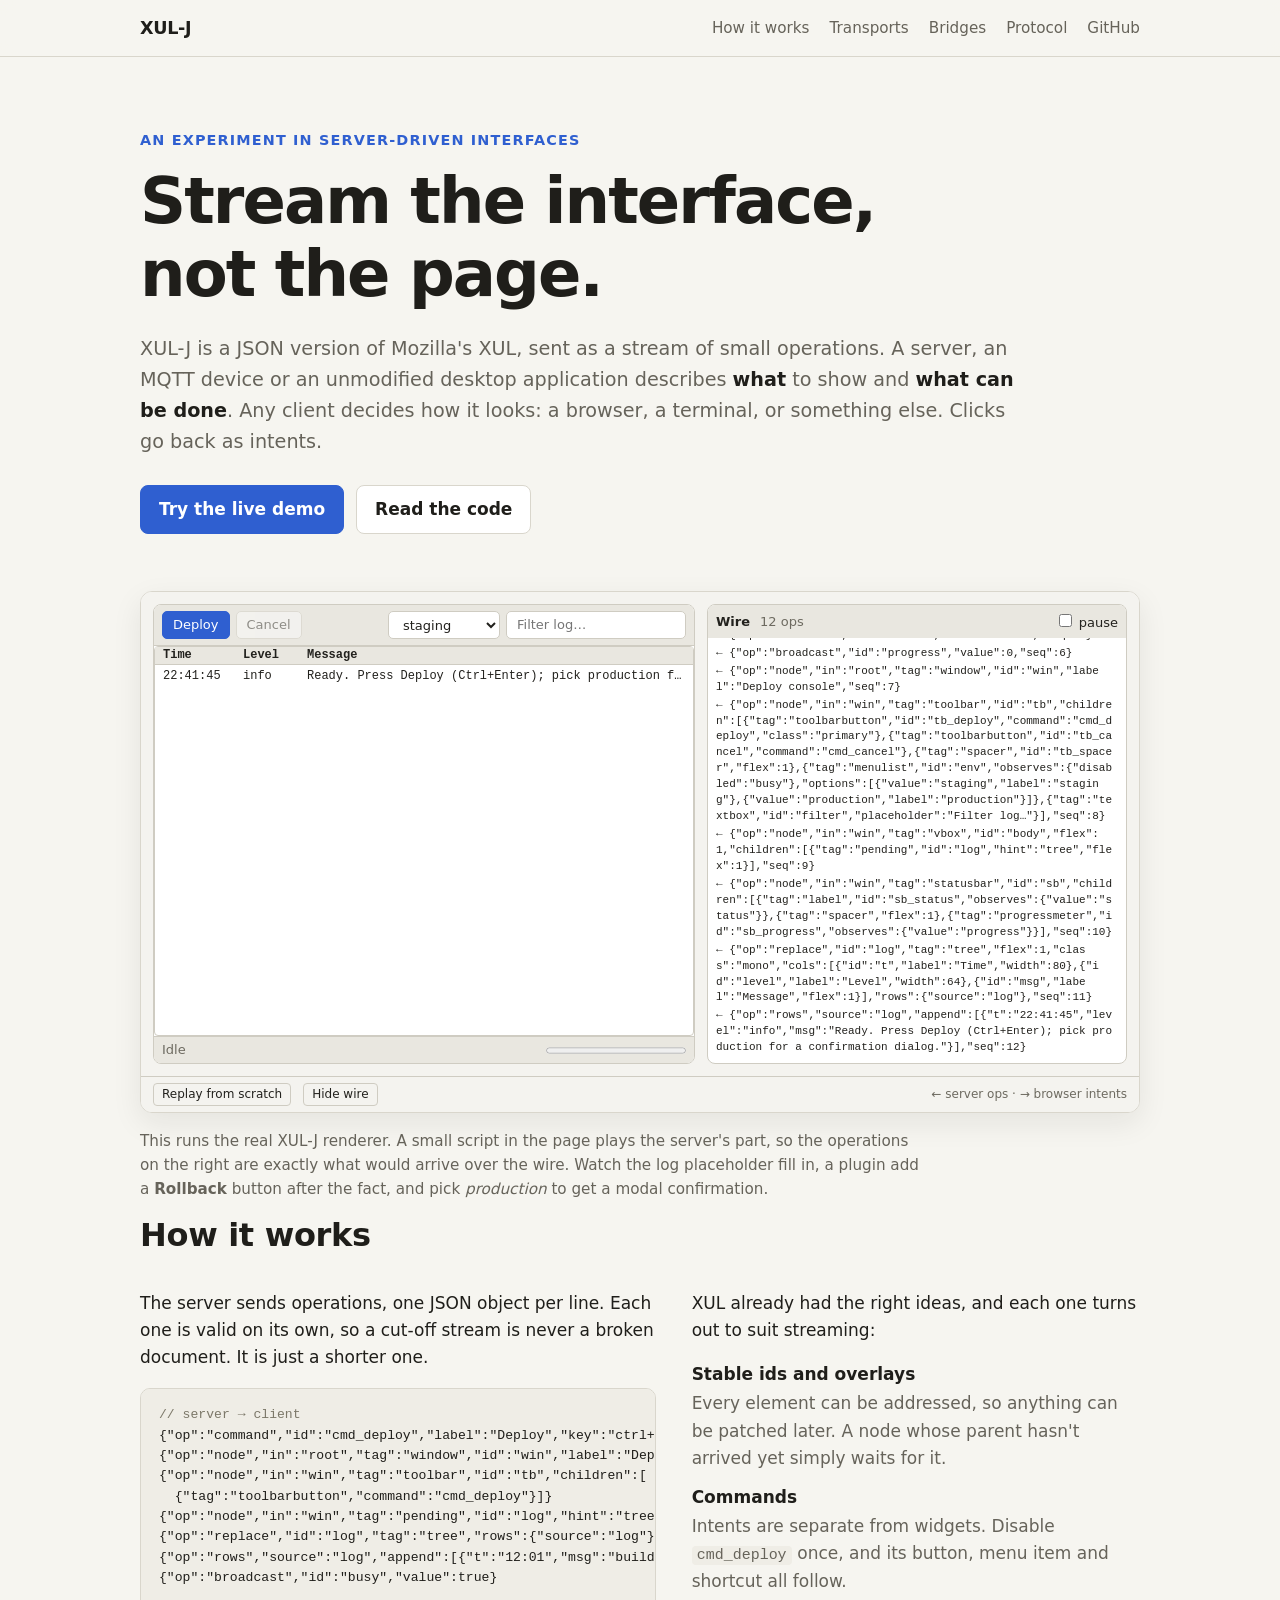
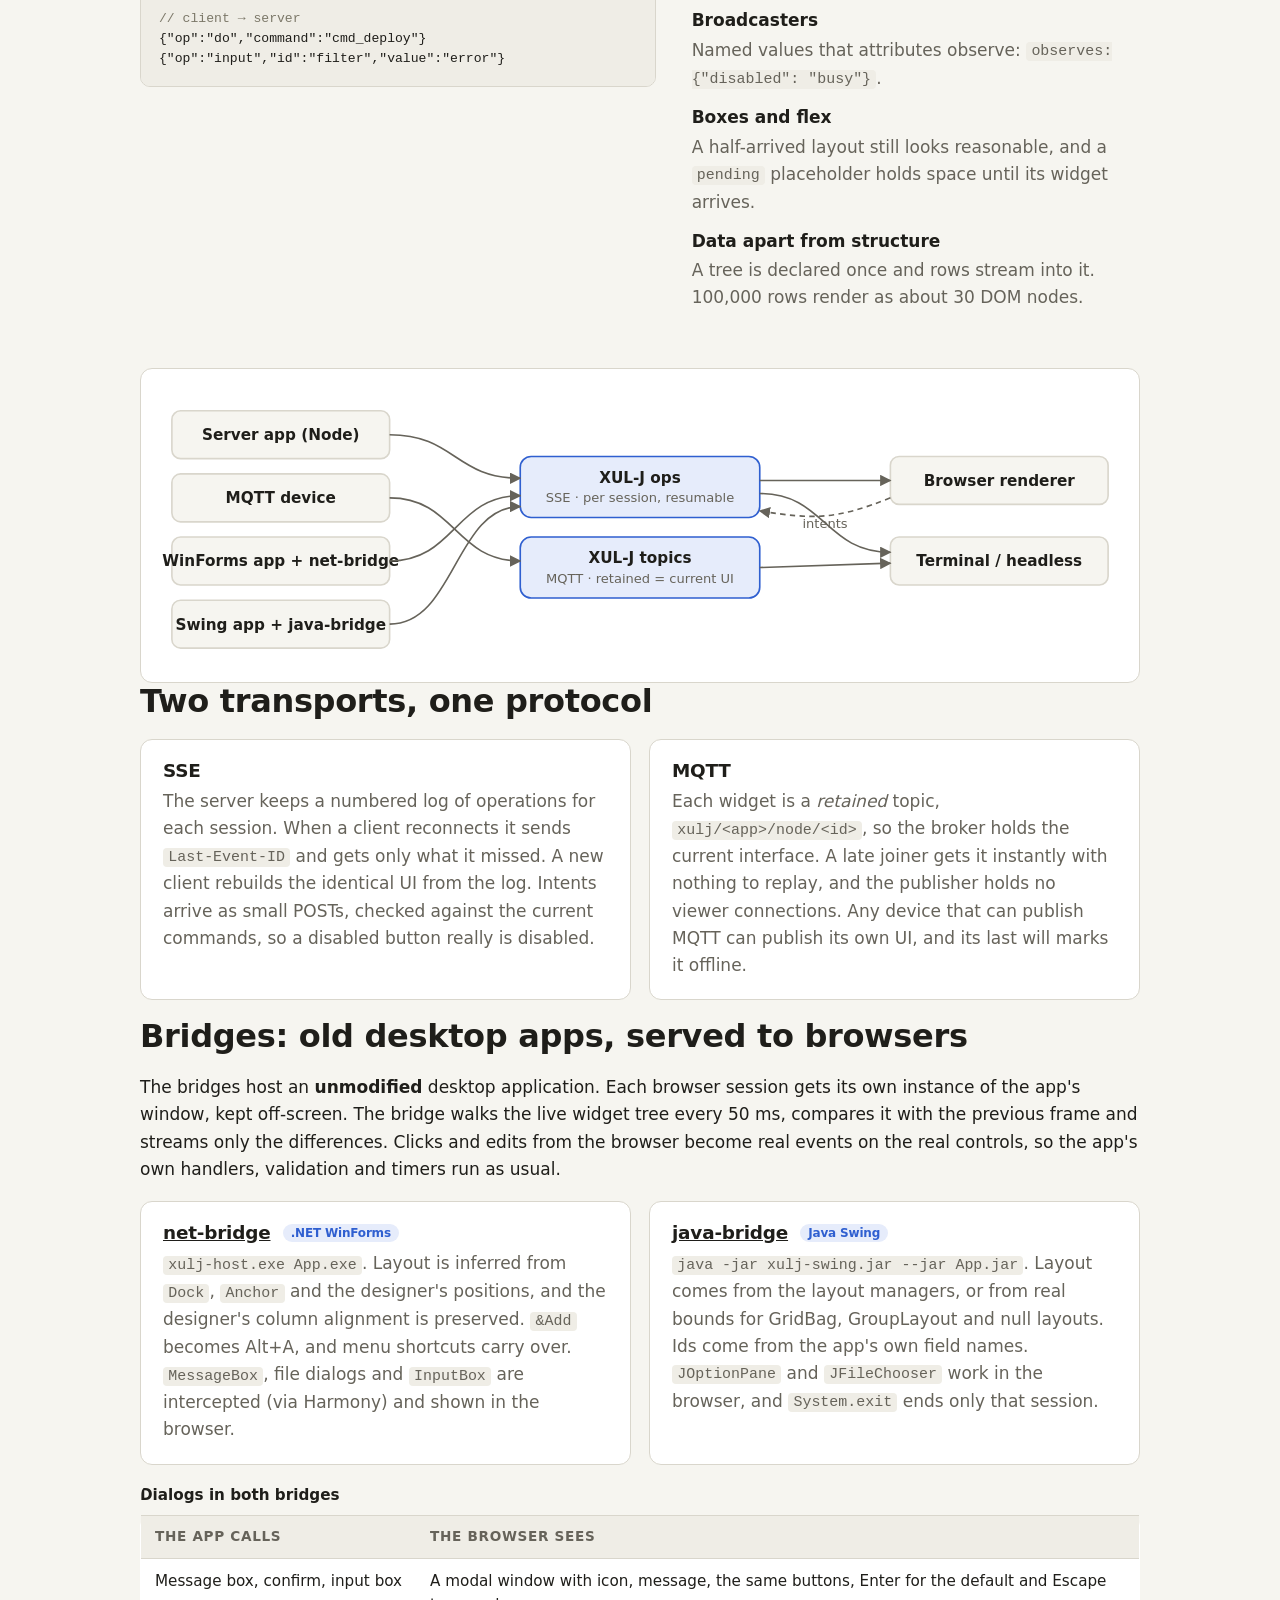
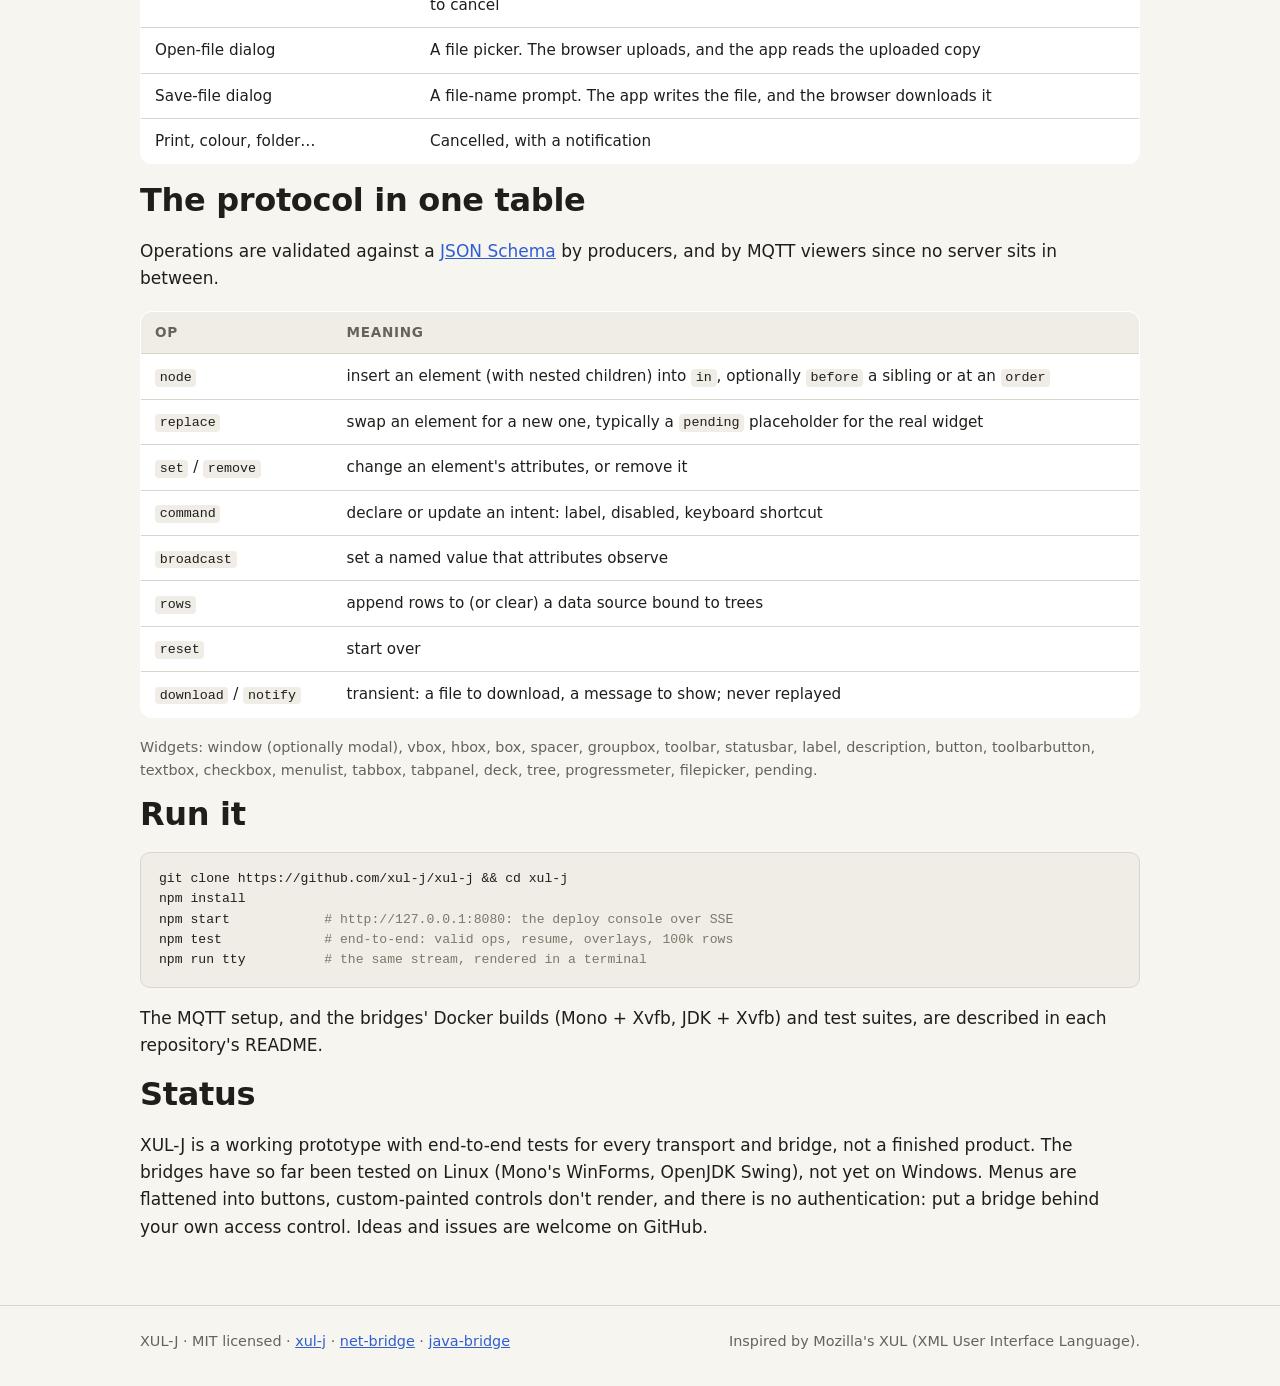
==== index.html @ 31bf177c "Project site: explainer page and in-browser live demo Co-Authored-By: Claude Opus 5.5 (1M context) <" ====
<!doctype html>
<html lang="en">
<head>
  <meta charset="utf-8">
  <meta name="viewport" content="width=device-width, initial-scale=1">
  <title>XUL-J</title>
  <meta name="description" content="XUL-J streams user interfaces as JSON operations over SSE or MQTT. Servers, devices and unmodified desktop apps describe what to show; any client renders it.">
  <link rel="stylesheet" href="style.css">
</head>
<body>
  <header class="top">
    <nav class="wrap">
      <a class="brand" href="#">XUL-J</a>
      <span class="links">
        <a href="#how">How it works</a>
        <a href="#transports">Transports</a>
        <a href="#bridges">Bridges</a>
        <a href="#protocol">Protocol</a>
        <a href="https://github.com/xul-j">GitHub</a>
      </span>
    </nav>
  </header>

  <main>
    <section class="hero wrap">
      <p class="eyebrow">An experiment in server-driven interfaces</p>
      <h1>Stream the interface,<br>not the page.</h1>
      <p class="lede">
        XUL-J is a JSON version of Mozilla's XUL, sent as a stream of small operations. A server,
        an MQTT device or an unmodified desktop application describes <em>what</em> to show and
        <em>what can be done</em>. Any client decides how it looks: a browser, a terminal, or
        something else. Clicks go back as intents.
      </p>
      <p class="cta">
        <a class="button primary" href="#demo">Try the live demo</a>
        <a class="button" href="https://github.com/xul-j/xul-j">Read the code</a>
      </p>
    </section>

    <section id="demo" class="wrap">
      <div class="demo-frame">
        <iframe src="demo.html" title="XUL-J live demo: a deploy console built from streamed operations" loading="lazy"></iframe>
      </div>
      <p class="caption">
        This runs the real XUL-J renderer. A small script in the page plays the server's part,
        so the operations on the right are exactly what would arrive over the wire. Watch the
        log placeholder fill in, a plugin add a <strong>Rollback</strong> button after the fact,
        and pick <em>production</em> to get a modal confirmation.
      </p>
    </section>

    <section id="how" class="wrap">
      <h2>How it works</h2>
      <div class="cols">
        <div>
          <p>
            The server sends operations, one JSON object per line. Each one is valid on its own,
            so a cut-off stream is never a broken document. It is just a shorter one.
          </p>
<pre><code><span class="c">// server → client</span>
{"op":"command","id":"cmd_deploy","label":"Deploy","key":"ctrl+enter"}
{"op":"node","in":"root","tag":"window","id":"win","label":"Deploy console"}
{"op":"node","in":"win","tag":"toolbar","id":"tb","children":[
  {"tag":"toolbarbutton","command":"cmd_deploy"}]}
{"op":"node","in":"win","tag":"pending","id":"log","hint":"tree","flex":1}
{"op":"replace","id":"log","tag":"tree","rows":{"source":"log"},…}
{"op":"rows","source":"log","append":[{"t":"12:01","msg":"build ok"}]}
{"op":"broadcast","id":"busy","value":true}

<span class="c">// client → server</span>
{"op":"do","command":"cmd_deploy"}
{"op":"input","id":"filter","value":"error"}</code></pre>
        </div>
        <div>
          <p>XUL already had the right ideas, and each one turns out to suit streaming:</p>
          <dl class="ideas">
            <dt>Stable ids and overlays</dt>
            <dd>Every element can be addressed, so anything can be patched later. A node whose parent hasn't arrived yet simply waits for it.</dd>
            <dt>Commands</dt>
            <dd>Intents are separate from widgets. Disable <code>cmd_deploy</code> once, and its button, menu item and shortcut all follow.</dd>
            <dt>Broadcasters</dt>
            <dd>Named values that attributes observe: <code>observes: {"disabled": "busy"}</code>.</dd>
            <dt>Boxes and flex</dt>
            <dd>A half-arrived layout still looks reasonable, and a <code>pending</code> placeholder holds space until its widget arrives.</dd>
            <dt>Data apart from structure</dt>
            <dd>A tree is declared once and rows stream into it. 100,000 rows render as about 30 DOM nodes.</dd>
          </dl>
        </div>
      </div>

      <figure class="diagram">
        <svg viewBox="0 0 880 250" role="img" aria-labelledby="dg-title dg-desc">
          <title id="dg-title">XUL-J architecture</title>
          <desc id="dg-desc">Producers (a server app, an MQTT device, WinForms and Swing apps through bridges) emit XUL-J operations over SSE or MQTT to renderers (a browser, a terminal). Intents flow back.</desc>
          <defs>
            <marker id="arrow" viewBox="0 0 10 10" refX="9" refY="5" markerWidth="7" markerHeight="7" orient="auto-start-reverse">
              <path d="M0,0 L10,5 L0,10 z" class="fill-line"/>
            </marker>
          </defs>
          <g class="box"><rect x="10" y="20" width="200" height="44" rx="8"/><text x="110" y="47">Server app (Node)</text></g>
          <g class="box"><rect x="10" y="78" width="200" height="44" rx="8"/><text x="110" y="105">MQTT device</text></g>
          <g class="box"><rect x="10" y="136" width="200" height="44" rx="8"/><text x="110" y="163">WinForms app + net-bridge</text></g>
          <g class="box"><rect x="10" y="194" width="200" height="44" rx="8"/><text x="110" y="221">Swing app + java-bridge</text></g>

          <g class="box accent"><rect x="330" y="62" width="220" height="56" rx="10"/><text x="440" y="86">XUL-J ops</text><text x="440" y="104" class="small">SSE · per session, resumable</text></g>
          <g class="box accent"><rect x="330" y="136" width="220" height="56" rx="10"/><text x="440" y="160">XUL-J topics</text><text x="440" y="178" class="small">MQTT · retained = current UI</text></g>

          <g class="box"><rect x="670" y="62" width="200" height="44" rx="8"/><text x="770" y="89">Browser renderer</text></g>
          <g class="box"><rect x="670" y="136" width="200" height="44" rx="8"/><text x="770" y="163">Terminal / headless</text></g>

          <g class="line">
            <path d="M210 42 C270 42 270 82 330 82" marker-end="url(#arrow)"/>
            <path d="M210 158 C270 158 270 98 330 98" marker-end="url(#arrow)"/>
            <path d="M210 216 C270 216 270 108 330 108" marker-end="url(#arrow)"/>
            <path d="M210 100 C270 100 270 158 330 158" marker-end="url(#arrow)"/>
            <path d="M550 84 L670 84" marker-end="url(#arrow)"/>
            <path d="M550 164 L670 160" marker-end="url(#arrow)"/>
            <path d="M550 96 C610 96 610 150 670 150" marker-end="url(#arrow)"/>
            <path d="M670 100 C620 120 600 120 550 112" class="back" marker-end="url(#arrow)"/>
          </g>
          <text x="610" y="128" class="small label">intents</text>
        </svg>
      </figure>
    </section>

    <section id="transports" class="wrap">
      <h2>Two transports, one protocol</h2>
      <div class="cards">
        <article class="card">
          <h3>SSE</h3>
          <p>
            The server keeps a numbered log of operations for each session. When a client
            reconnects it sends <code>Last-Event-ID</code> and gets only what it missed. A new
            client rebuilds the identical UI from the log. Intents arrive as small POSTs, checked
            against the current commands, so a disabled button really is disabled.
          </p>
        </article>
        <article class="card">
          <h3>MQTT</h3>
          <p>
            Each widget is a <em>retained</em> topic, <code>xulj/&lt;app&gt;/node/&lt;id&gt;</code>,
            so the broker holds the current interface. A late joiner gets it instantly with nothing
            to replay, and the publisher holds no viewer connections. Any device that can publish
            MQTT can publish its own UI, and its last will marks it offline.
          </p>
        </article>
      </div>
    </section>

    <section id="bridges" class="wrap">
      <h2>Bridges: old desktop apps, served to browsers</h2>
      <p>
        The bridges host an <strong>unmodified</strong> desktop application. Each browser session
        gets its own instance of the app's window, kept off-screen. The bridge walks the live
        widget tree every 50 ms, compares it with the previous frame and streams only the
        differences. Clicks and edits from the browser become real events on the real controls,
        so the app's own handlers, validation and timers run as usual.
      </p>
      <div class="cards">
        <article class="card">
          <h3><a href="https://github.com/xul-j/net-bridge">net-bridge</a> <span class="tag">.NET WinForms</span></h3>
          <p>
            <code>xulj-host.exe App.exe</code>. Layout is inferred from <code>Dock</code>,
            <code>Anchor</code> and the designer's positions, and the designer's column alignment
            is preserved. <code>&amp;Add</code> becomes Alt+A, and menu shortcuts carry over.
            <code>MessageBox</code>, file dialogs and <code>InputBox</code> are intercepted
            (via Harmony) and shown in the browser.
          </p>
        </article>
        <article class="card">
          <h3><a href="https://github.com/xul-j/java-bridge">java-bridge</a> <span class="tag">Java Swing</span></h3>
          <p>
            <code>java -jar xulj-swing.jar --jar App.jar</code>. Layout comes from the layout
            managers, or from real bounds for GridBag, GroupLayout and null layouts. Ids come from
            the app's own field names. <code>JOptionPane</code> and <code>JFileChooser</code> work
            in the browser, and <code>System.exit</code> ends only that session.
          </p>
        </article>
      </div>
      <table class="map">
        <caption>Dialogs in both bridges</caption>
        <thead><tr><th>The app calls</th><th>The browser sees</th></tr></thead>
        <tbody>
          <tr><td>Message box, confirm, input box</td><td>A modal window with icon, message, the same buttons, Enter for the default and Escape to cancel</td></tr>
          <tr><td>Open-file dialog</td><td>A file picker. The browser uploads, and the app reads the uploaded copy</td></tr>
          <tr><td>Save-file dialog</td><td>A file-name prompt. The app writes the file, and the browser downloads it</td></tr>
          <tr><td>Print, colour, folder…</td><td>Cancelled, with a notification</td></tr>
        </tbody>
      </table>
    </section>

    <section id="protocol" class="wrap">
      <h2>The protocol in one table</h2>
      <p>Operations are validated against a <a href="https://github.com/xul-j/xul-j/blob/main/protocol/schema.json">JSON Schema</a> by producers, and by MQTT viewers since no server sits in between.</p>
      <table class="map">
        <thead><tr><th>op</th><th>meaning</th></tr></thead>
        <tbody>
          <tr><td><code>node</code></td><td>insert an element (with nested children) into <code>in</code>, optionally <code>before</code> a sibling or at an <code>order</code></td></tr>
          <tr><td><code>replace</code></td><td>swap an element for a new one, typically a <code>pending</code> placeholder for the real widget</td></tr>
          <tr><td><code>set</code> / <code>remove</code></td><td>change an element's attributes, or remove it</td></tr>
          <tr><td><code>command</code></td><td>declare or update an intent: label, disabled, keyboard shortcut</td></tr>
          <tr><td><code>broadcast</code></td><td>set a named value that attributes observe</td></tr>
          <tr><td><code>rows</code></td><td>append rows to (or clear) a data source bound to trees</td></tr>
          <tr><td><code>reset</code></td><td>start over</td></tr>
          <tr><td><code>download</code> / <code>notify</code></td><td>transient: a file to download, a message to show; never replayed</td></tr>
        </tbody>
      </table>
      <p class="small-print">
        Widgets: window (optionally modal), vbox, hbox, box, spacer, groupbox, toolbar, statusbar,
        label, description, button, toolbarbutton, textbox, checkbox, menulist, tabbox, tabpanel,
        deck, tree, progressmeter, filepicker, pending.
      </p>
    </section>

    <section id="start" class="wrap">
      <h2>Run it</h2>
<pre><code>git clone https://github.com/xul-j/xul-j && cd xul-j
npm install
npm start            <span class="c"># http://127.0.0.1:8080: the deploy console over SSE</span>
npm test             <span class="c"># end-to-end: valid ops, resume, overlays, 100k rows</span>
npm run tty          <span class="c"># the same stream, rendered in a terminal</span></code></pre>
      <p>
        The MQTT setup, and the bridges' Docker builds (Mono + Xvfb, JDK + Xvfb) and test suites,
        are described in each repository's README.
      </p>
    </section>

    <section id="status" class="wrap">
      <h2>Status</h2>
      <p>
        XUL-J is a working prototype with end-to-end tests for every transport and bridge, not a
        finished product. The bridges have so far been tested on Linux (Mono's WinForms, OpenJDK
        Swing), not yet on Windows. Menus are flattened into buttons, custom-painted controls don't
        render, and there is no authentication: put a bridge behind your own access control.
        Ideas and issues are welcome on GitHub.
      </p>
    </section>
  </main>

  <footer class="bottom">
    <div class="wrap">
      <span>XUL-J · MIT licensed ·
        <a href="https://github.com/xul-j/xul-j">xul-j</a> ·
        <a href="https://github.com/xul-j/net-bridge">net-bridge</a> ·
        <a href="https://github.com/xul-j/java-bridge">java-bridge</a></span>
      <span>Inspired by Mozilla's XUL (XML User Interface Language).</span>
    </div>
  </footer>
</body>
</html>
---- style.css ----
:root {
  --bg: #f6f5f0;
  --surface: #ffffff;
  --text: #1f1e1a;
  --muted: #66635a;
  --border: #d9d6cc;
  --accent: #2f5fd0;
  --accent-soft: #e6ecfb;
  --accent-text: #ffffff;
  --code-bg: #efede6;
  --comment: #7c7869;
  --shadow: 0 10px 30px rgba(31, 30, 26, .08);
}
@media (prefers-color-scheme: dark) {
  :root {
    --bg: #141412;
    --surface: #1d1d1a;
    --text: #e9e7e0;
    --muted: #a19e93;
    --border: #36352f;
    --accent: #7aa2ff;
    --accent-soft: #1d2740;
    --accent-text: #0f1420;
    --code-bg: #1a1a17;
    --comment: #8a877b;
    --shadow: 0 10px 30px rgba(0, 0, 0, .35);
  }
}

* { box-sizing: border-box; }
html { scroll-behavior: smooth; }
@media (prefers-reduced-motion: reduce) { html { scroll-behavior: auto; } }
body {
  margin: 0;
  background: var(--bg);
  color: var(--text);
  font: 17px/1.6 system-ui, -apple-system, "Segoe UI", Roboto, sans-serif;
  -webkit-font-smoothing: antialiased;
}
a { color: var(--accent); }
a:hover { text-decoration-thickness: 2px; }
code, pre { font-family: ui-monospace, "SF Mono", Menlo, Consolas, monospace; }
code { font-size: .88em; background: var(--code-bg); padding: .1em .35em; border-radius: 4px; }
:focus-visible { outline: 2px solid var(--accent); outline-offset: 2px; }

.wrap { max-width: 1040px; margin: 0 auto; padding: 0 20px; }
section { padding: 56px 0 8px; }
h1, h2, h3 { line-height: 1.15; letter-spacing: -0.01em; }
h1 { font-size: clamp(2.3rem, 6vw, 4rem); margin: .2em 0 .35em; letter-spacing: -0.03em; }
h2 { font-size: clamp(1.5rem, 3vw, 2rem); margin: 0 0 .6em; }
h3 { font-size: 1.15rem; margin: 0 0 .4em; }

/* ---- header ---- */
.top { position: sticky; top: 0; z-index: 5; background: var(--bg); background: color-mix(in srgb, var(--bg) 88%, transparent); backdrop-filter: blur(8px); border-bottom: 1px solid var(--border); }
.top nav { display: flex; align-items: center; justify-content: space-between; gap: 16px; height: 56px; }
.brand { font-weight: 800; letter-spacing: -0.02em; color: var(--text); text-decoration: none; font-size: 1.1rem; }
.links { display: flex; gap: 20px; flex-wrap: wrap; justify-content: flex-end; }
.links a { color: var(--muted); text-decoration: none; font-size: .95rem; }
.links a:hover { color: var(--text); }
@media (max-width: 760px) { .links a:not(:last-child) { display: none; } }

/* ---- hero ---- */
.hero { padding-top: 72px; }
.eyebrow { color: var(--accent); font-weight: 600; font-size: .9rem; text-transform: uppercase; letter-spacing: .08em; margin: 0; }
.lede { font-size: 1.2rem; max-width: 46em; color: var(--muted); }
.lede em { color: var(--text); font-style: normal; font-weight: 600; }
.cta { display: flex; gap: 12px; flex-wrap: wrap; margin-top: 28px; }
.button {
  display: inline-block; padding: 10px 18px; border-radius: 8px; border: 1px solid var(--border);
  color: var(--text); text-decoration: none; font-weight: 600; background: var(--surface);
}
.button.primary { background: var(--accent); border-color: var(--accent); color: var(--accent-text); }

/* ---- demo ---- */
#demo { padding-top: 40px; }
.demo-frame { border: 1px solid var(--border); border-radius: 12px; overflow: hidden; box-shadow: var(--shadow); background: var(--surface); }
.demo-frame iframe { display: block; width: 100%; height: 520px; border: 0; }
@media (max-width: 700px) { .demo-frame iframe { height: 600px; } }
.caption { color: var(--muted); font-size: .95rem; max-width: 52em; }

/* ---- how ---- */
.cols { display: grid; grid-template-columns: minmax(0, 1.15fr) minmax(0, 1fr); gap: 36px; align-items: start; }
@media (max-width: 860px) { .cols { grid-template-columns: 1fr; } }
pre {
  background: var(--code-bg); border: 1px solid var(--border); border-radius: 10px;
  padding: 16px 18px; overflow-x: auto; font-size: .82rem; line-height: 1.55; margin: 0 0 1em;
}
pre code { background: none; padding: 0; font-size: inherit; }
pre .c { color: var(--comment); }
.ideas dt { font-weight: 700; margin-top: 12px; }
.ideas dd { margin: 2px 0 0; color: var(--muted); }

.diagram { margin: 40px 0 0; padding: 20px; background: var(--surface); border: 1px solid var(--border); border-radius: 12px; }
.diagram svg { width: 100%; height: auto; display: block; }
.diagram .box rect { fill: var(--bg); stroke: var(--border); stroke-width: 1.5; }
.diagram .box.accent rect { fill: var(--accent-soft); stroke: var(--accent); }
.diagram text { fill: var(--text); font: 600 14px system-ui, sans-serif; text-anchor: middle; }
.diagram text.small { font-weight: 400; font-size: 12px; fill: var(--muted); }
.diagram text.label { text-anchor: middle; }
.diagram .line path { fill: none; stroke: var(--muted); stroke-width: 1.5; }
.diagram .line path.back { stroke-dasharray: 5 4; }
.diagram .fill-line { fill: var(--muted); }

/* ---- cards and tables ---- */
.cards { display: grid; grid-template-columns: repeat(2, minmax(0, 1fr)); gap: 18px; margin: 18px 0; }
@media (max-width: 760px) { .cards { grid-template-columns: 1fr; } }
.card { background: var(--surface); border: 1px solid var(--border); border-radius: 12px; padding: 20px 22px; }
.card p { margin: 0; color: var(--muted); }
.card h3 a { color: var(--text); }
.tag { font-size: .75rem; font-weight: 600; color: var(--accent); background: var(--accent-soft); padding: 2px 8px; border-radius: 99px; vertical-align: middle; margin-left: 6px; }

.map { width: 100%; border-collapse: collapse; margin: 18px 0; font-size: .95rem; background: var(--surface); border: 1px solid var(--border); border-radius: 12px; overflow: hidden; }
.map caption { text-align: left; font-weight: 700; padding-bottom: 8px; }
.map th, .map td { text-align: left; padding: 10px 14px; border-bottom: 1px solid var(--border); vertical-align: top; }
.map tr:last-child td { border-bottom: 0; }
.map th { background: var(--code-bg); font-size: .85rem; text-transform: uppercase; letter-spacing: .05em; color: var(--muted); }
.map td:first-child { white-space: nowrap; }
@media (max-width: 600px) { .map td:first-child { white-space: normal; } }
.small-print { color: var(--muted); font-size: .9rem; }

/* ---- footer ---- */
.bottom { margin-top: 64px; border-top: 1px solid var(--border); padding: 24px 0 40px; color: var(--muted); font-size: .9rem; }
.bottom .wrap { display: flex; flex-wrap: wrap; justify-content: space-between; gap: 8px; }
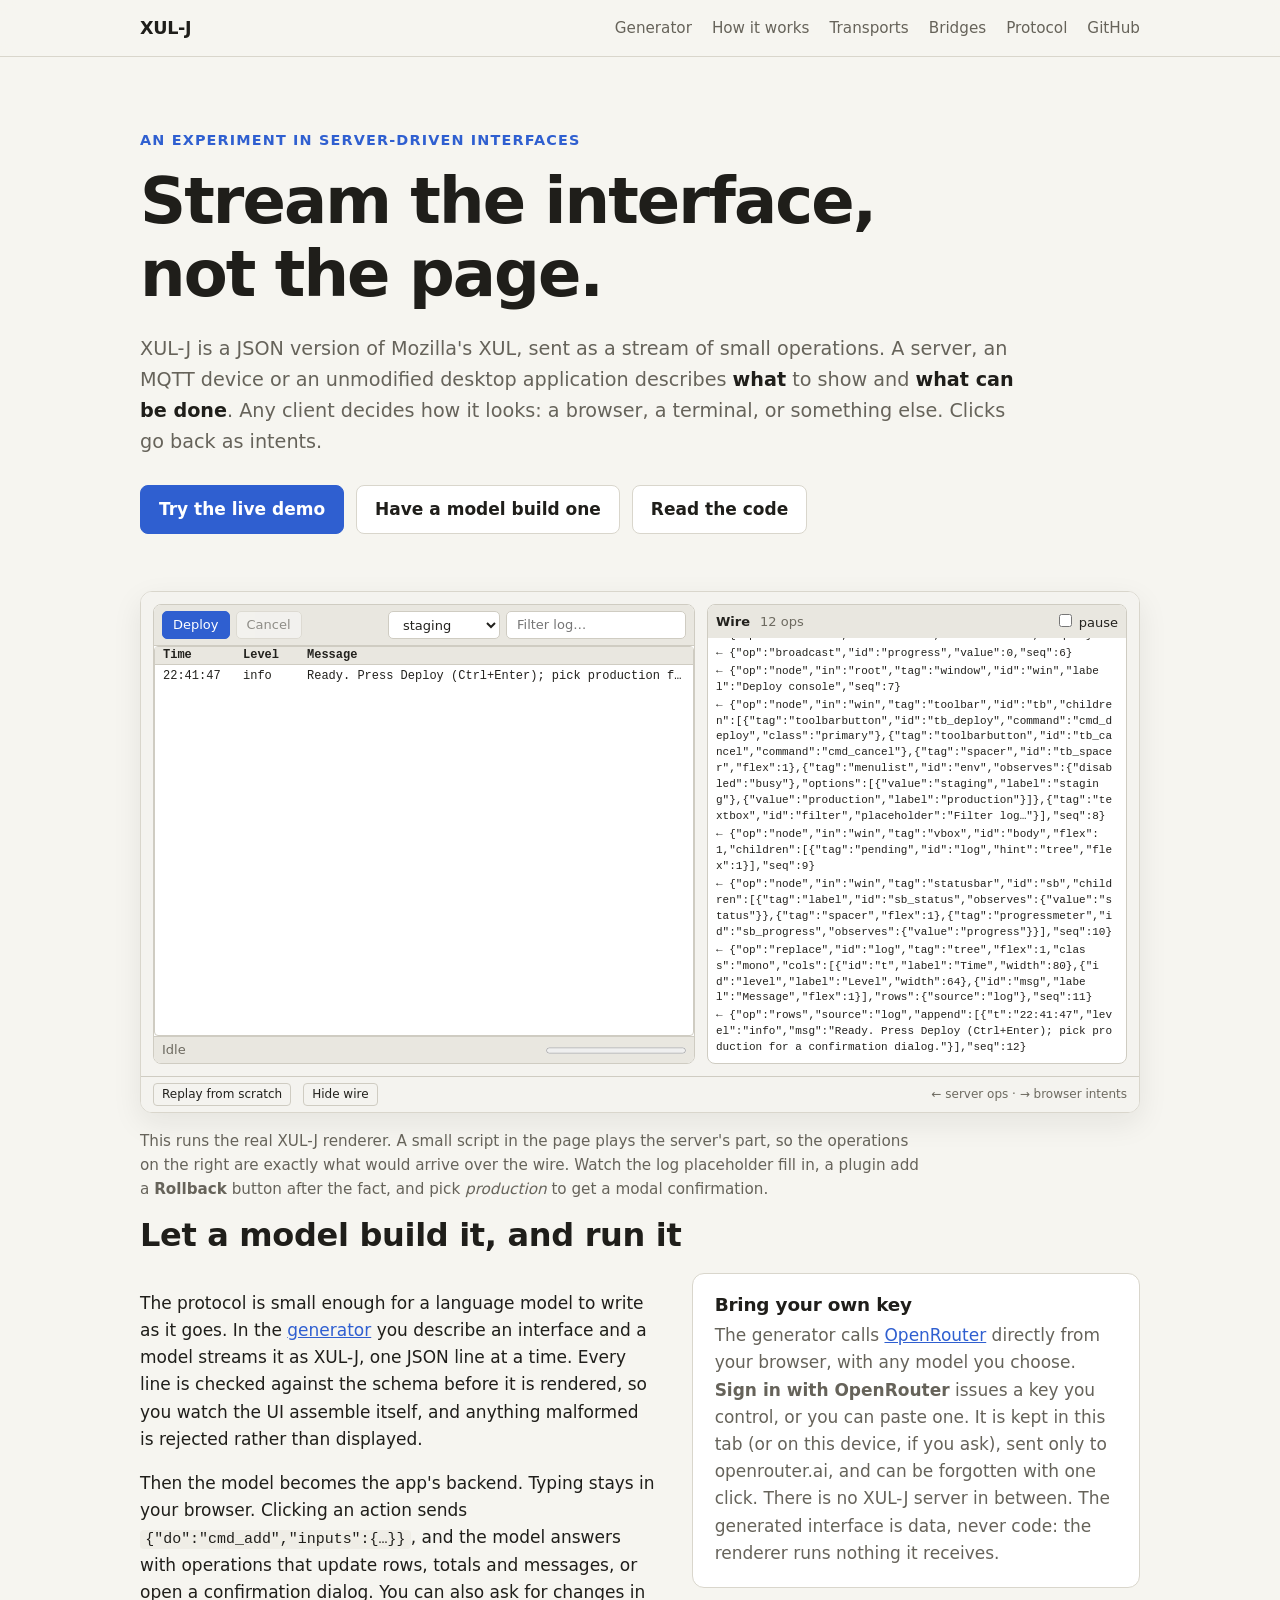
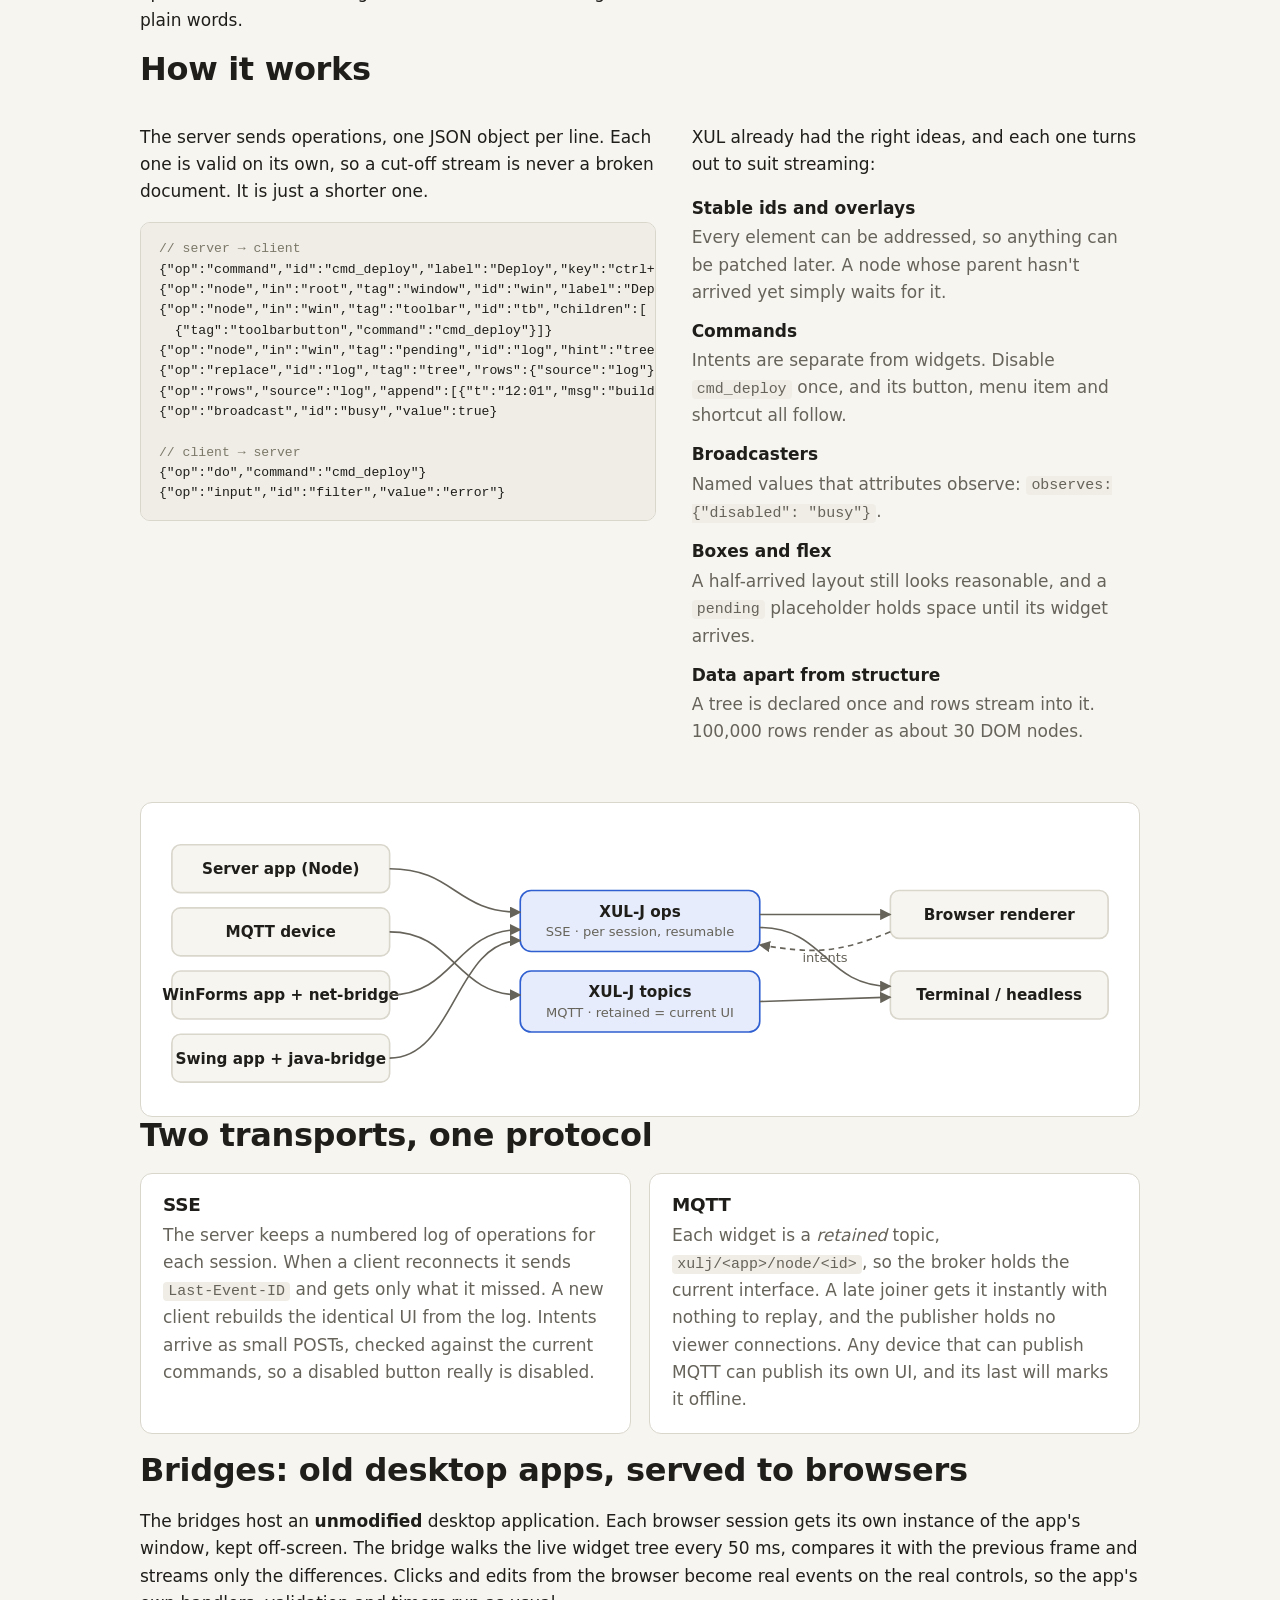
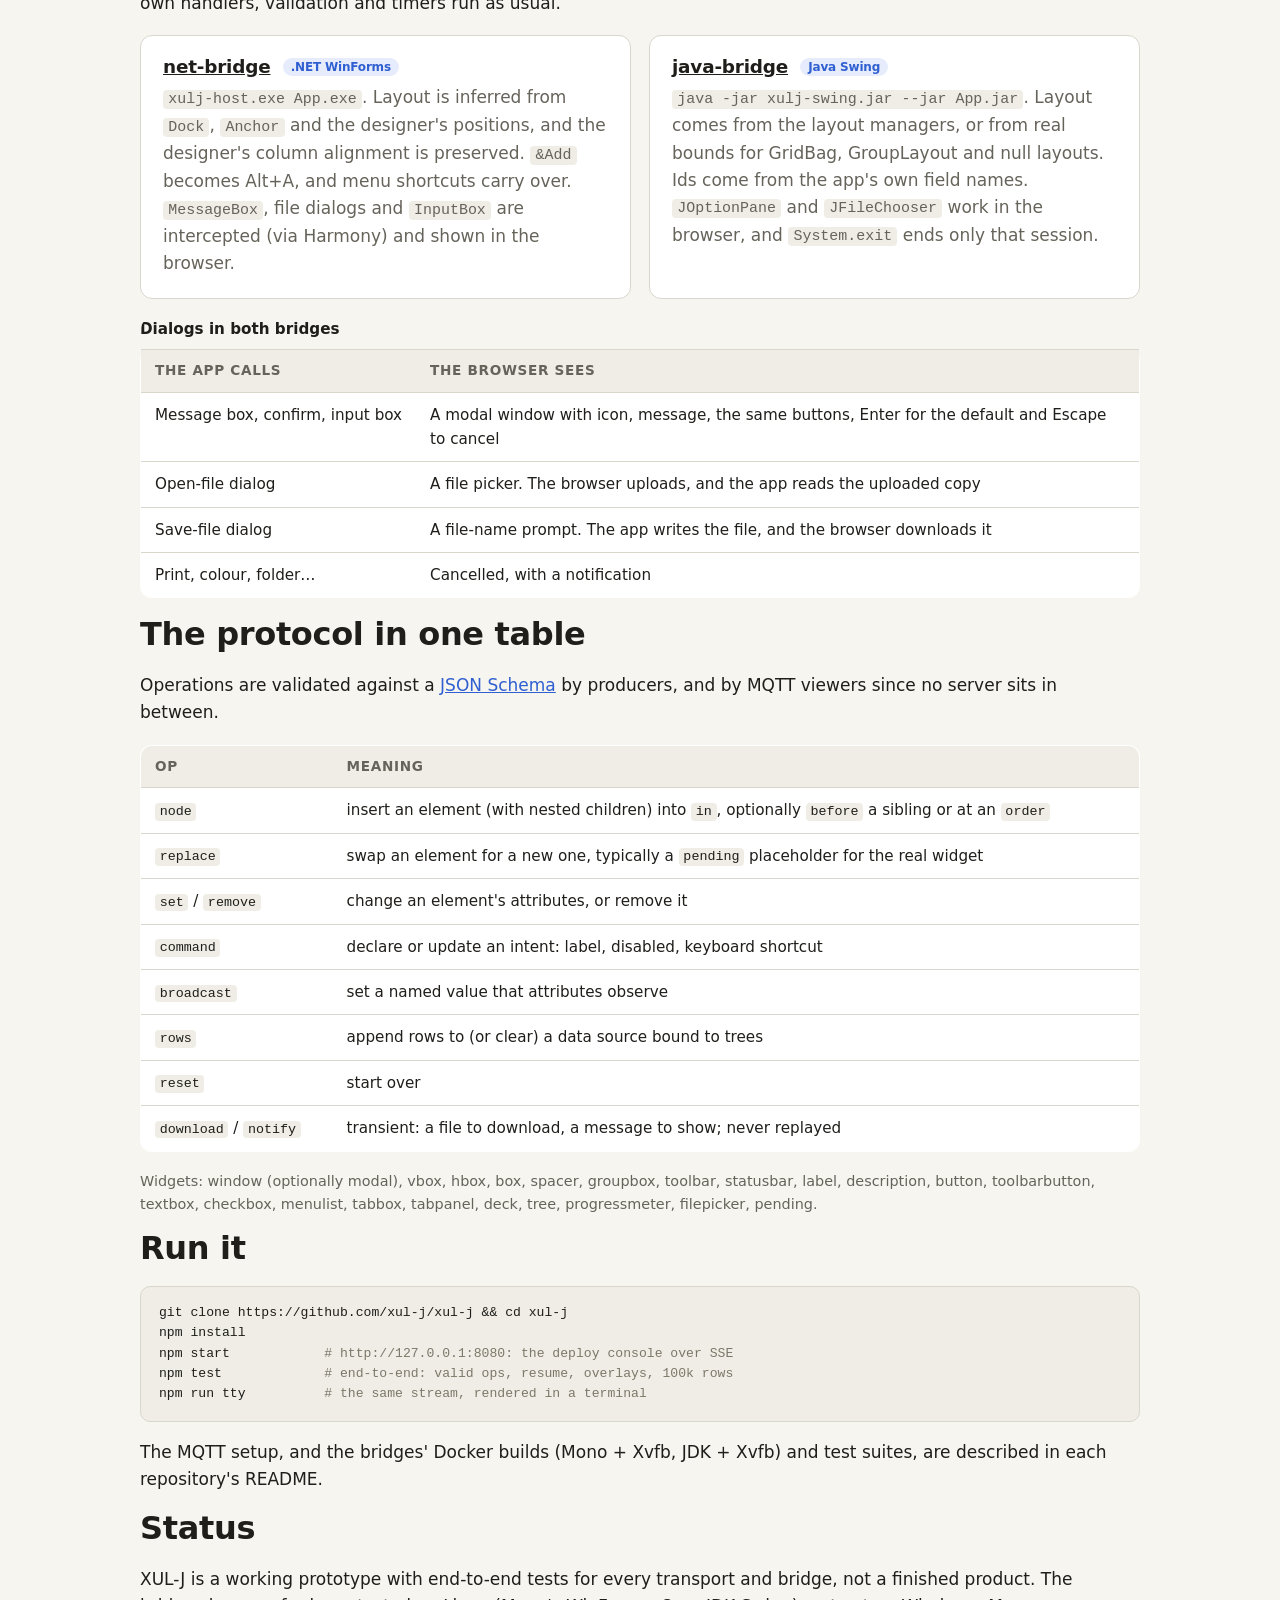
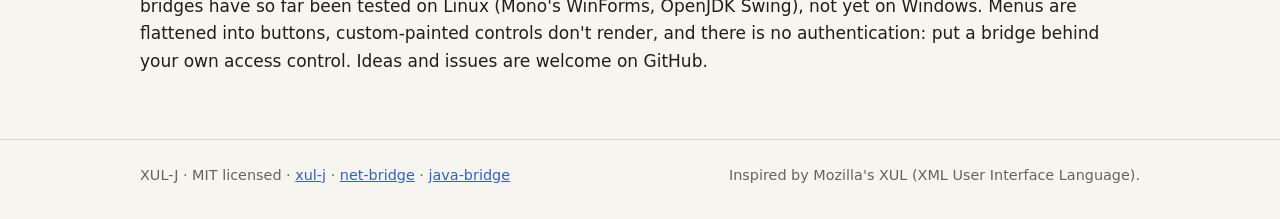
==== commit 712e8279: "LLM generator: describe a UI, a model streams it as XUL-J generate.html calls OpenRouter from the br" ====
--- a/index.html
+++ b/index.html
@@ -12,6 +12,7 @@
     <nav class="wrap">
       <a class="brand" href="#">XUL-J</a>
       <span class="links">
+        <a href="generate.html">Generator</a>
         <a href="#how">How it works</a>
         <a href="#transports">Transports</a>
         <a href="#bridges">Bridges</a>
@@ -33,6 +34,7 @@
       </p>
       <p class="cta">
         <a class="button primary" href="#demo">Try the live demo</a>
+        <a class="button" href="generate.html">Have a model build one</a>
         <a class="button" href="https://github.com/xul-j/xul-j">Read the code</a>
       </p>
     </section>
@@ -47,6 +49,38 @@
         log placeholder fill in, a plugin add a <strong>Rollback</strong> button after the fact,
         and pick <em>production</em> to get a modal confirmation.
       </p>
+    </section>
+
+    <section id="generate" class="wrap">
+      <h2>Let a model build it, and run it</h2>
+      <div class="cols">
+        <div>
+          <p>
+            The protocol is small enough for a language model to write as it goes. In the
+            <a href="generate.html">generator</a> you describe an interface and a model streams it
+            as XUL-J, one JSON line at a time. Every line is checked against the schema before
+            it is rendered, so you watch the UI assemble itself, and anything malformed is
+            rejected rather than displayed.
+          </p>
+          <p>
+            Then the model becomes the app's backend. Typing stays in your browser. Clicking an
+            action sends <code>{"do":"cmd_add","inputs":{…}}</code>, and the model answers with
+            operations that update rows, totals and messages, or open a confirmation dialog. You
+            can also ask for changes in plain words.
+          </p>
+        </div>
+        <div class="card">
+          <h3>Bring your own key</h3>
+          <p>
+            The generator calls <a href="https://openrouter.ai">OpenRouter</a> directly from your
+            browser, with any model you choose. <strong>Sign in with OpenRouter</strong> issues a key
+            you control, or you can paste one. It is kept in this tab (or on this device, if you
+            ask), sent only to openrouter.ai, and can be forgotten with one click. There is no XUL-J
+            server in between. The generated interface is data, never code: the renderer runs
+            nothing it receives.
+          </p>
+        </div>
+      </div>
     </section>
 
     <section id="how" class="wrap">
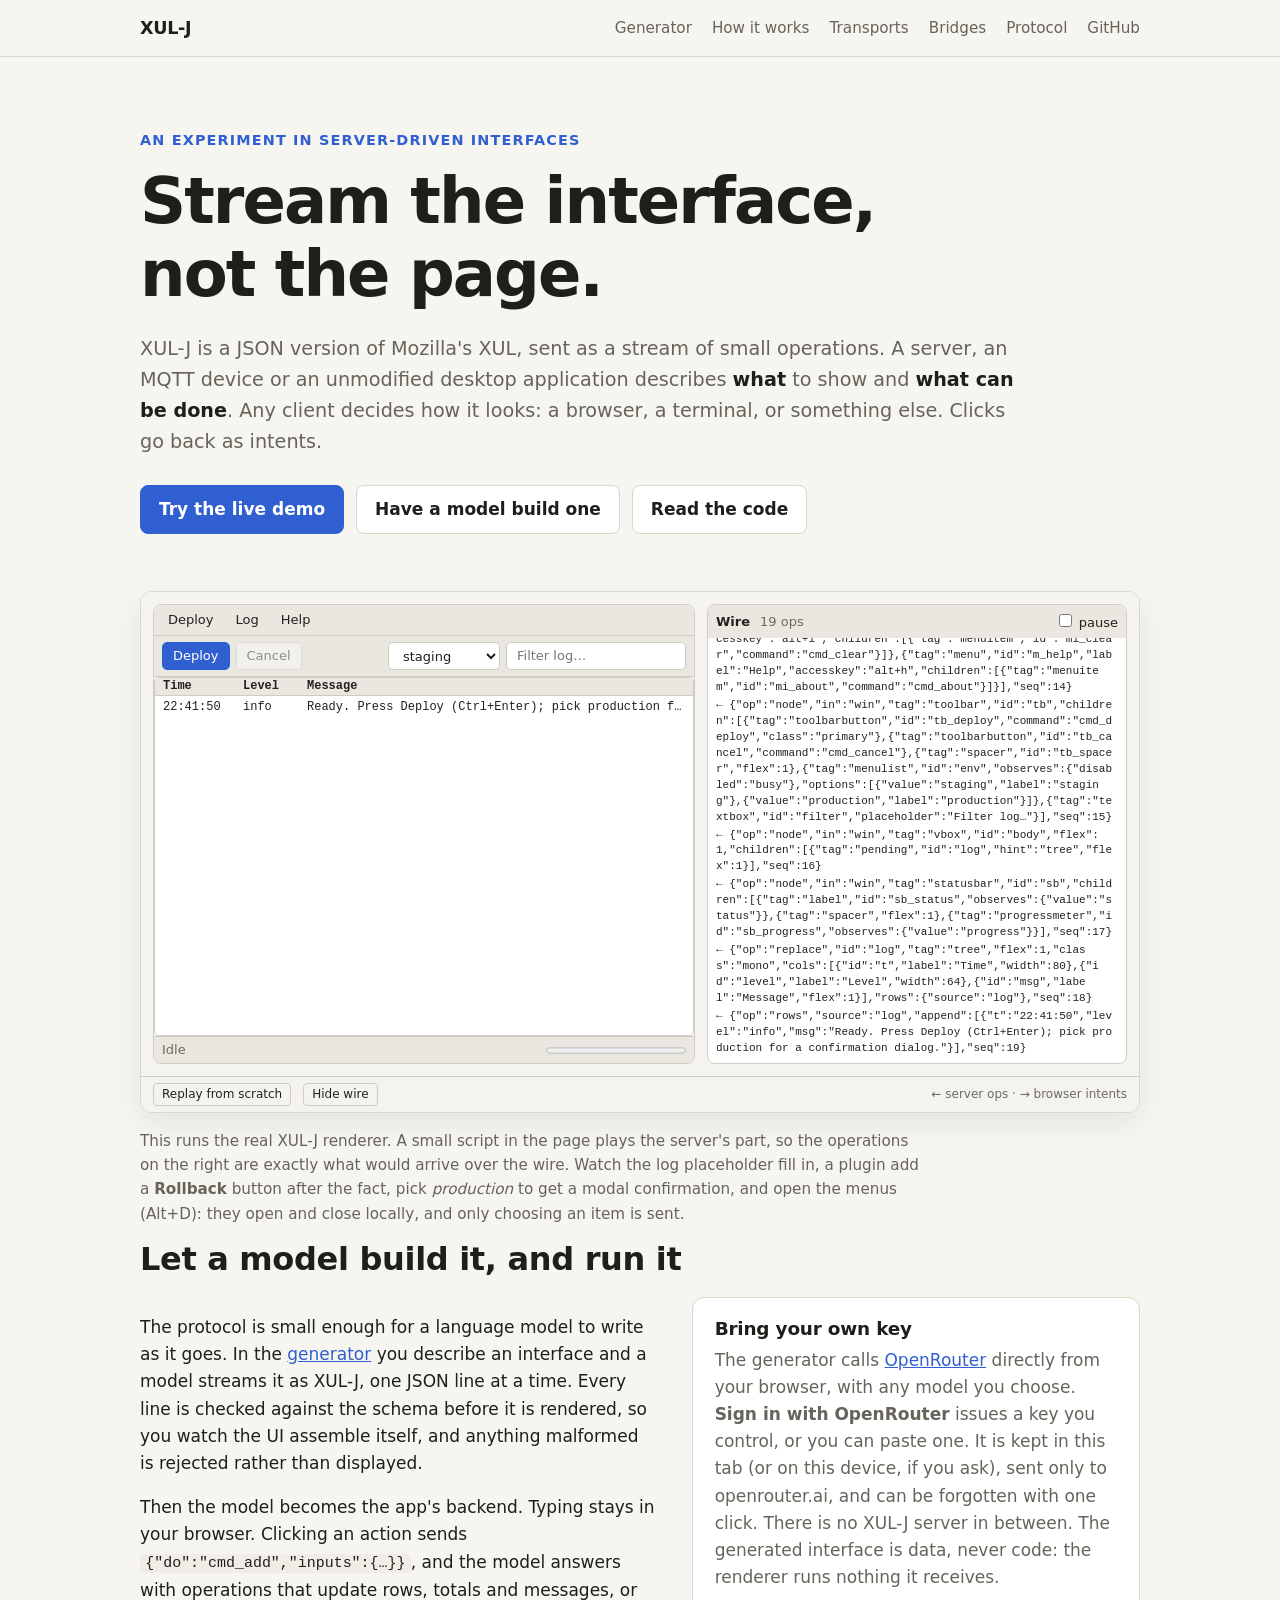
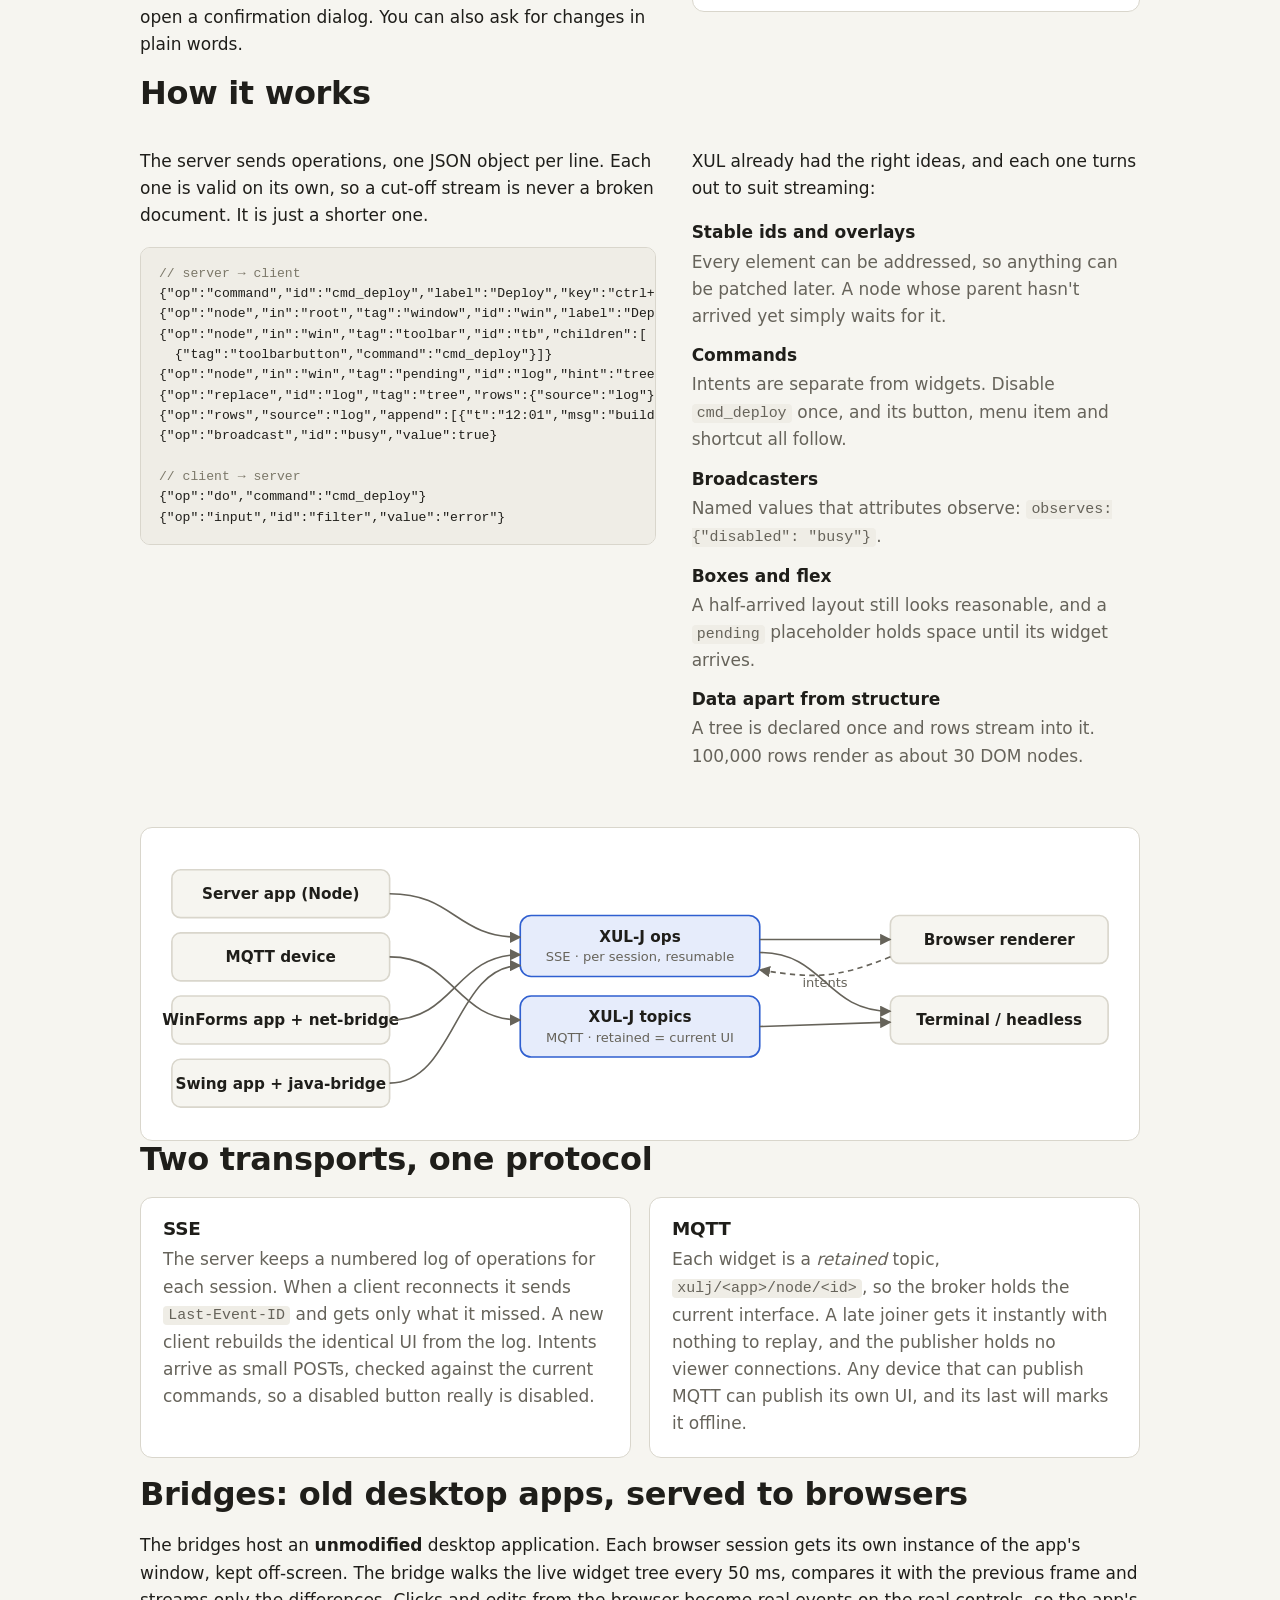
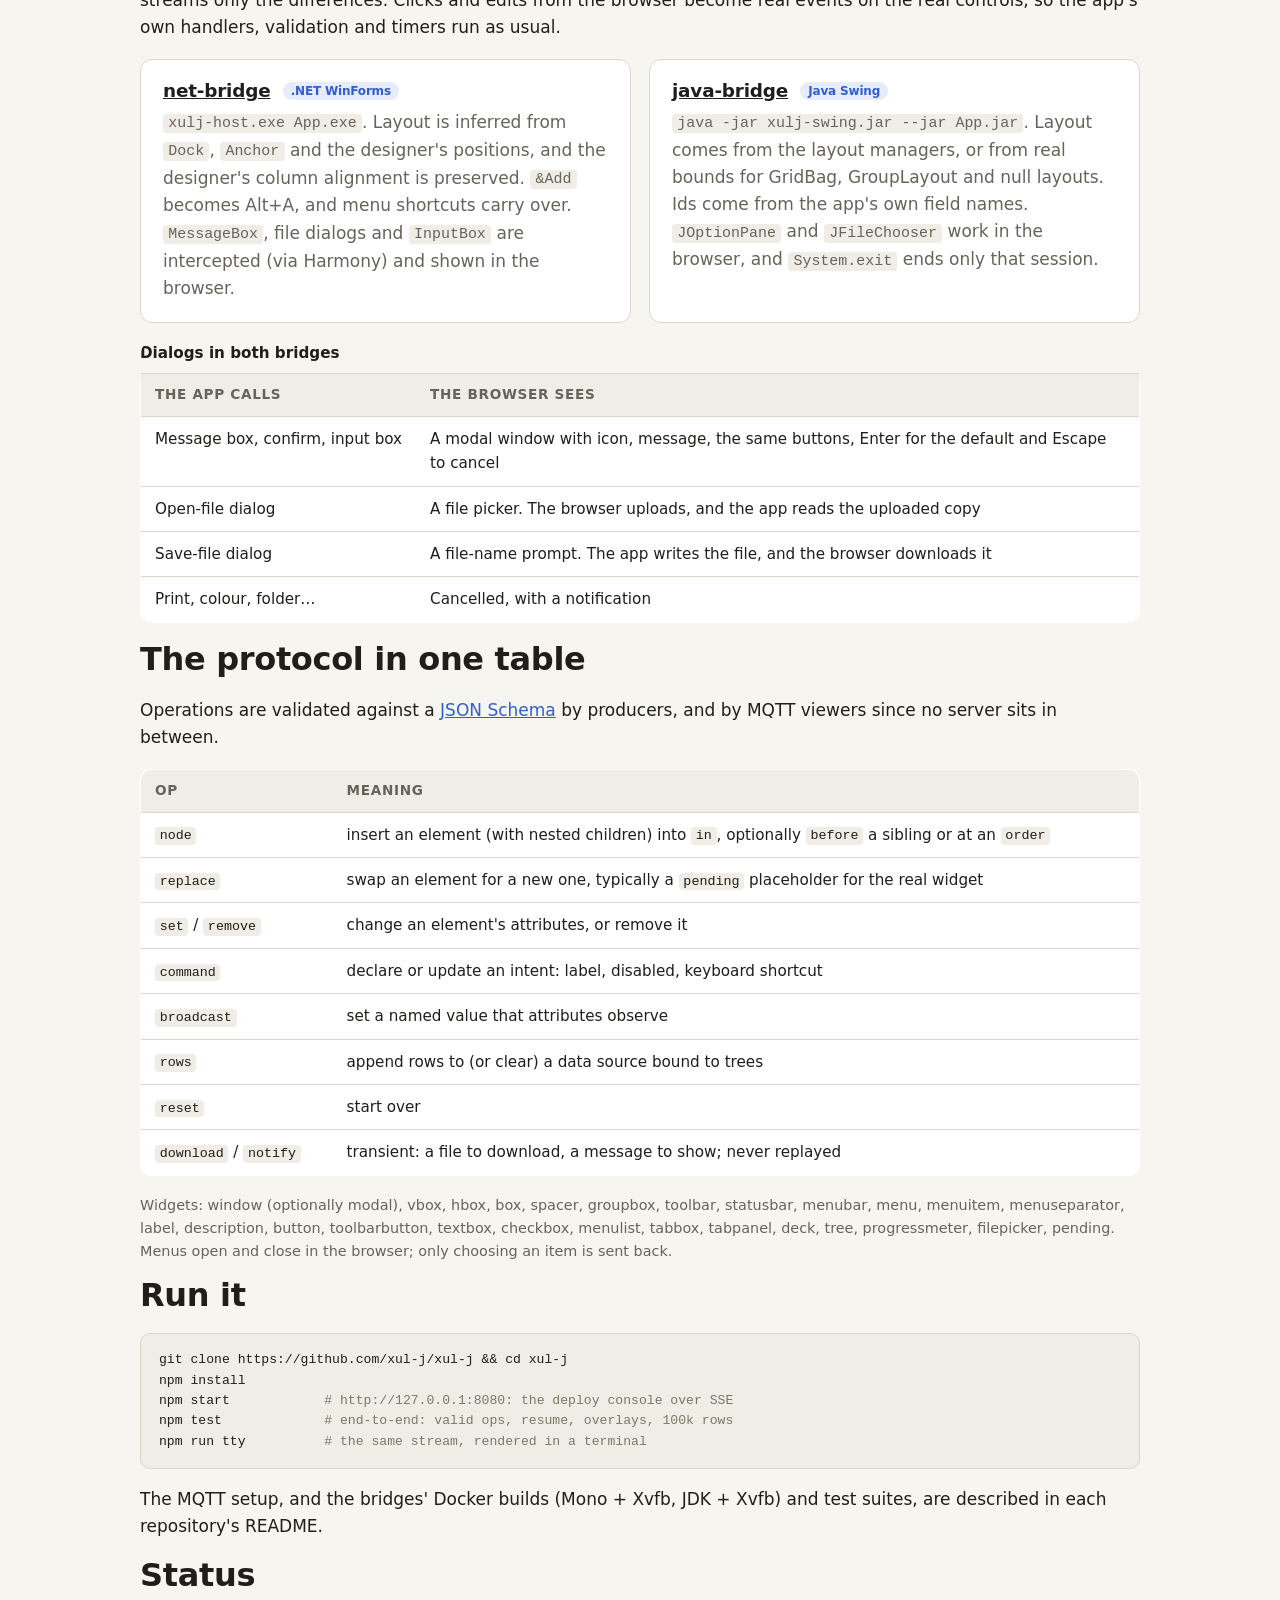
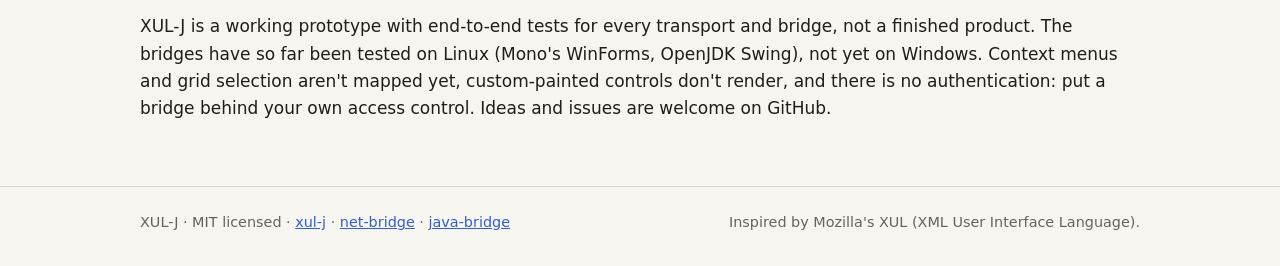
==== commit e2467fc5: "Demo: menus; refresh client copies from xul-j Co-Authored-By: Claude Opus 5.5 (1M context) <noreply@" ====
--- a/index.html
+++ b/index.html
@@ -47,7 +47,8 @@
         This runs the real XUL-J renderer. A small script in the page plays the server's part,
         so the operations on the right are exactly what would arrive over the wire. Watch the
         log placeholder fill in, a plugin add a <strong>Rollback</strong> button after the fact,
-        and pick <em>production</em> to get a modal confirmation.
+        pick <em>production</em> to get a modal confirmation, and open the menus (Alt+D): they open and close
+        locally, and only choosing an item is sent.
       </p>
     </section>
 
@@ -241,8 +242,9 @@
       </table>
       <p class="small-print">
         Widgets: window (optionally modal), vbox, hbox, box, spacer, groupbox, toolbar, statusbar,
-        label, description, button, toolbarbutton, textbox, checkbox, menulist, tabbox, tabpanel,
-        deck, tree, progressmeter, filepicker, pending.
+        menubar, menu, menuitem, menuseparator, label, description, button, toolbarbutton, textbox,
+        checkbox, menulist, tabbox, tabpanel, deck, tree, progressmeter, filepicker, pending. Menus open
+        and close in the browser; only choosing an item is sent back.
       </p>
     </section>
 
@@ -264,7 +266,7 @@
       <p>
         XUL-J is a working prototype with end-to-end tests for every transport and bridge, not a
         finished product. The bridges have so far been tested on Linux (Mono's WinForms, OpenJDK
-        Swing), not yet on Windows. Menus are flattened into buttons, custom-painted controls don't
+        Swing), not yet on Windows. Context menus and grid selection aren't mapped yet, custom-painted controls don't
         render, and there is no authentication: put a bridge behind your own access control.
         Ideas and issues are welcome on GitHub.
       </p>
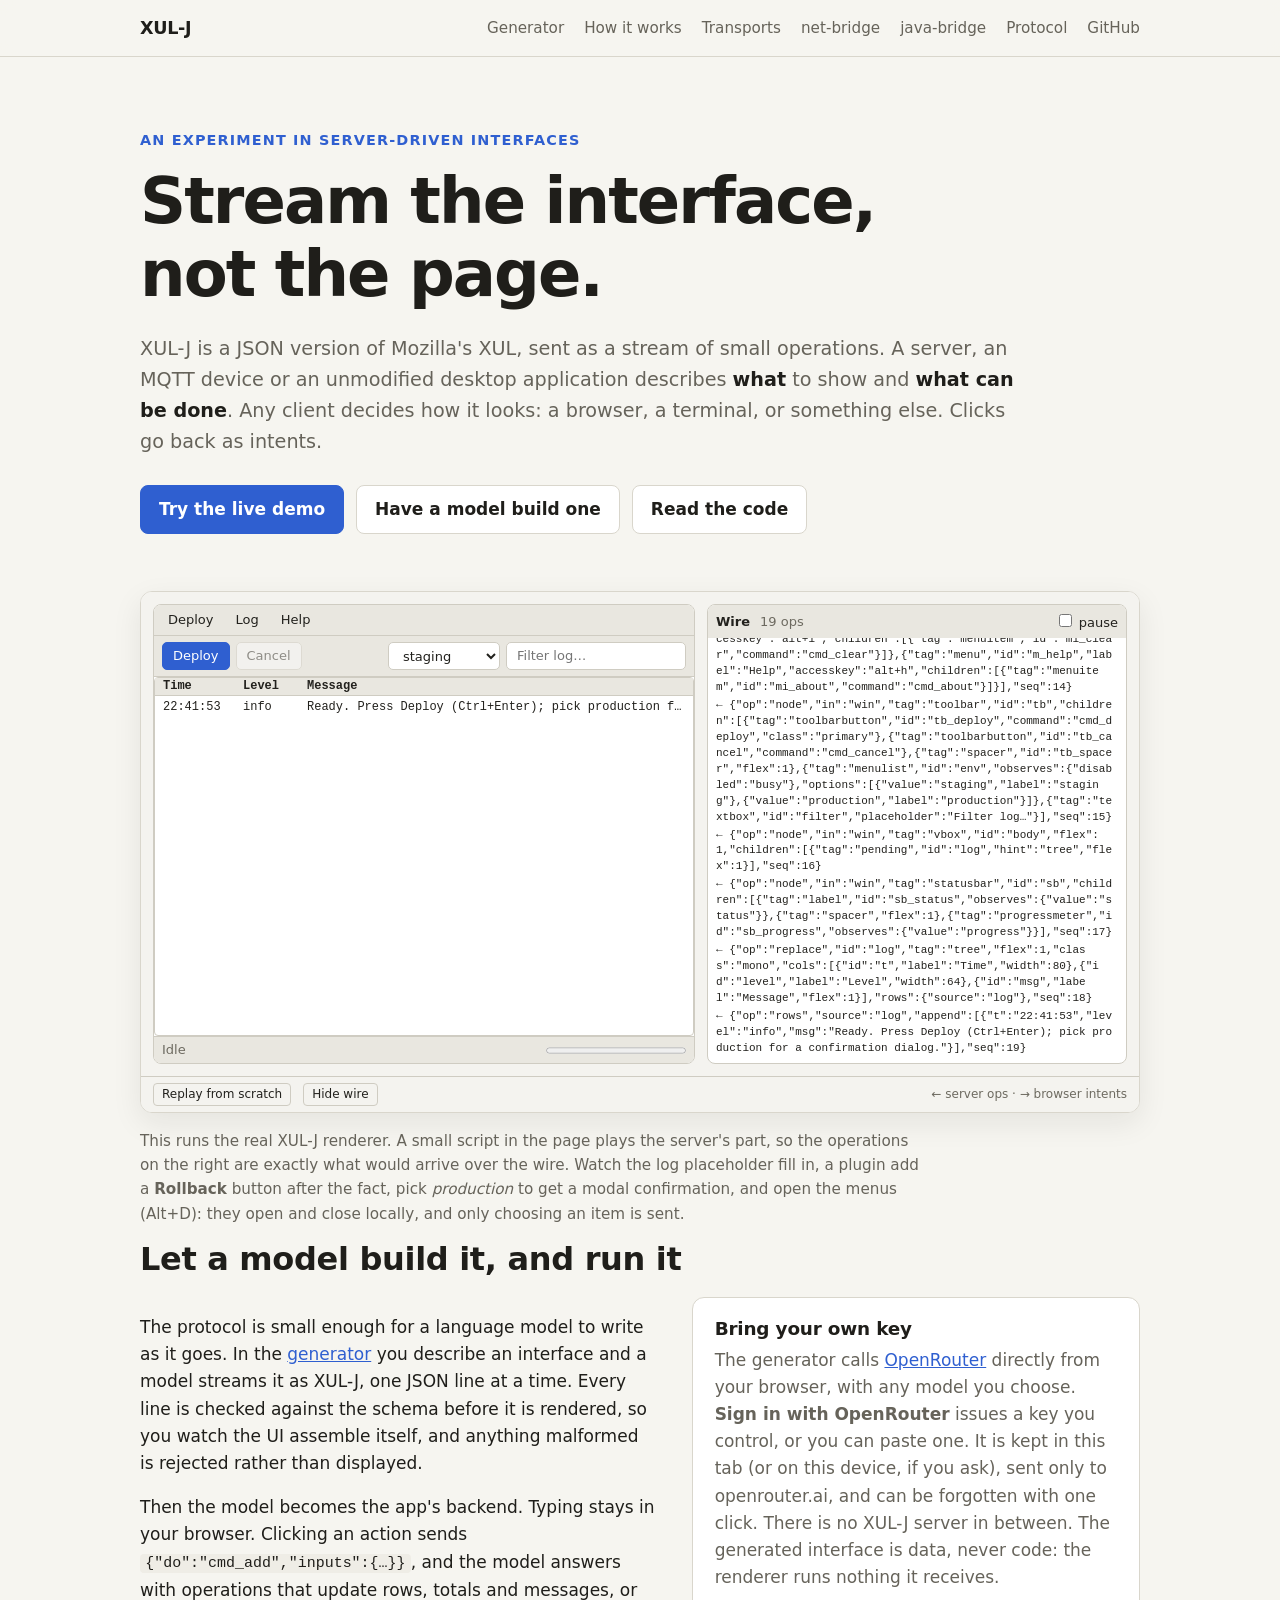
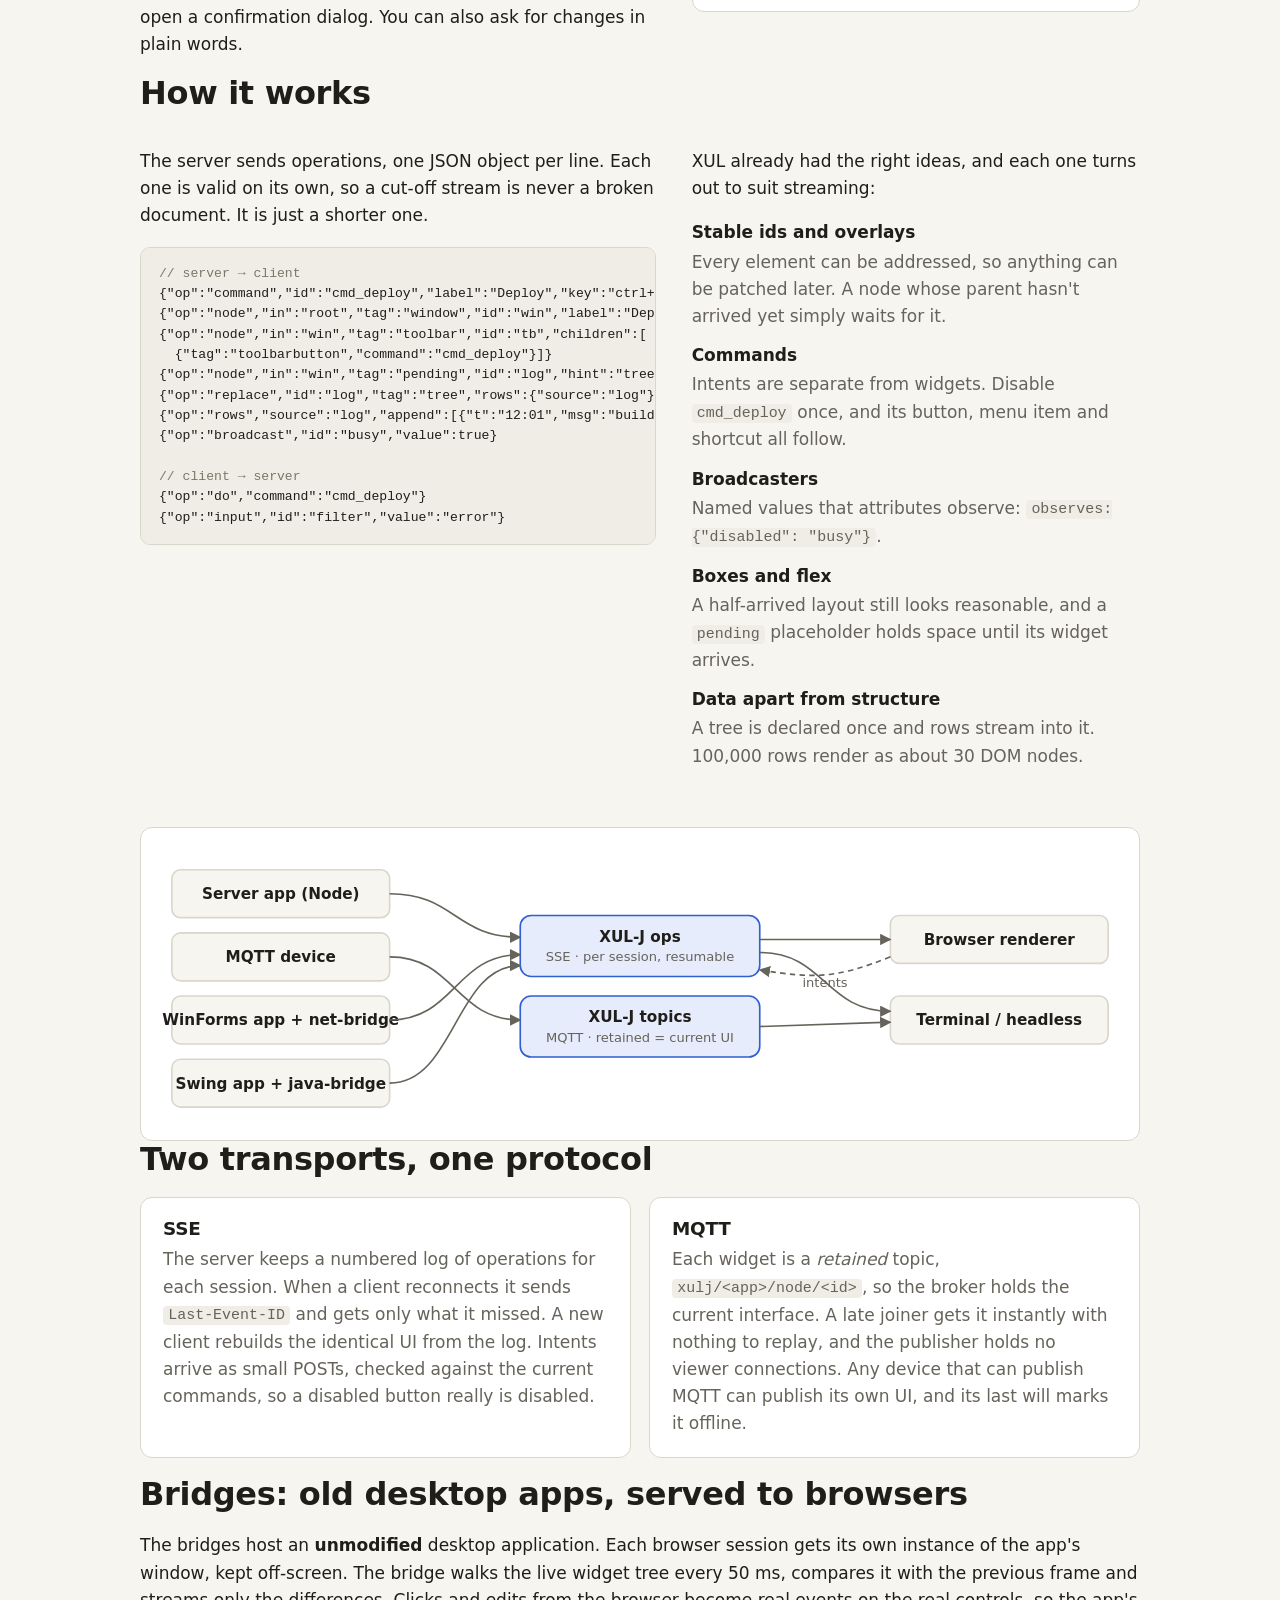
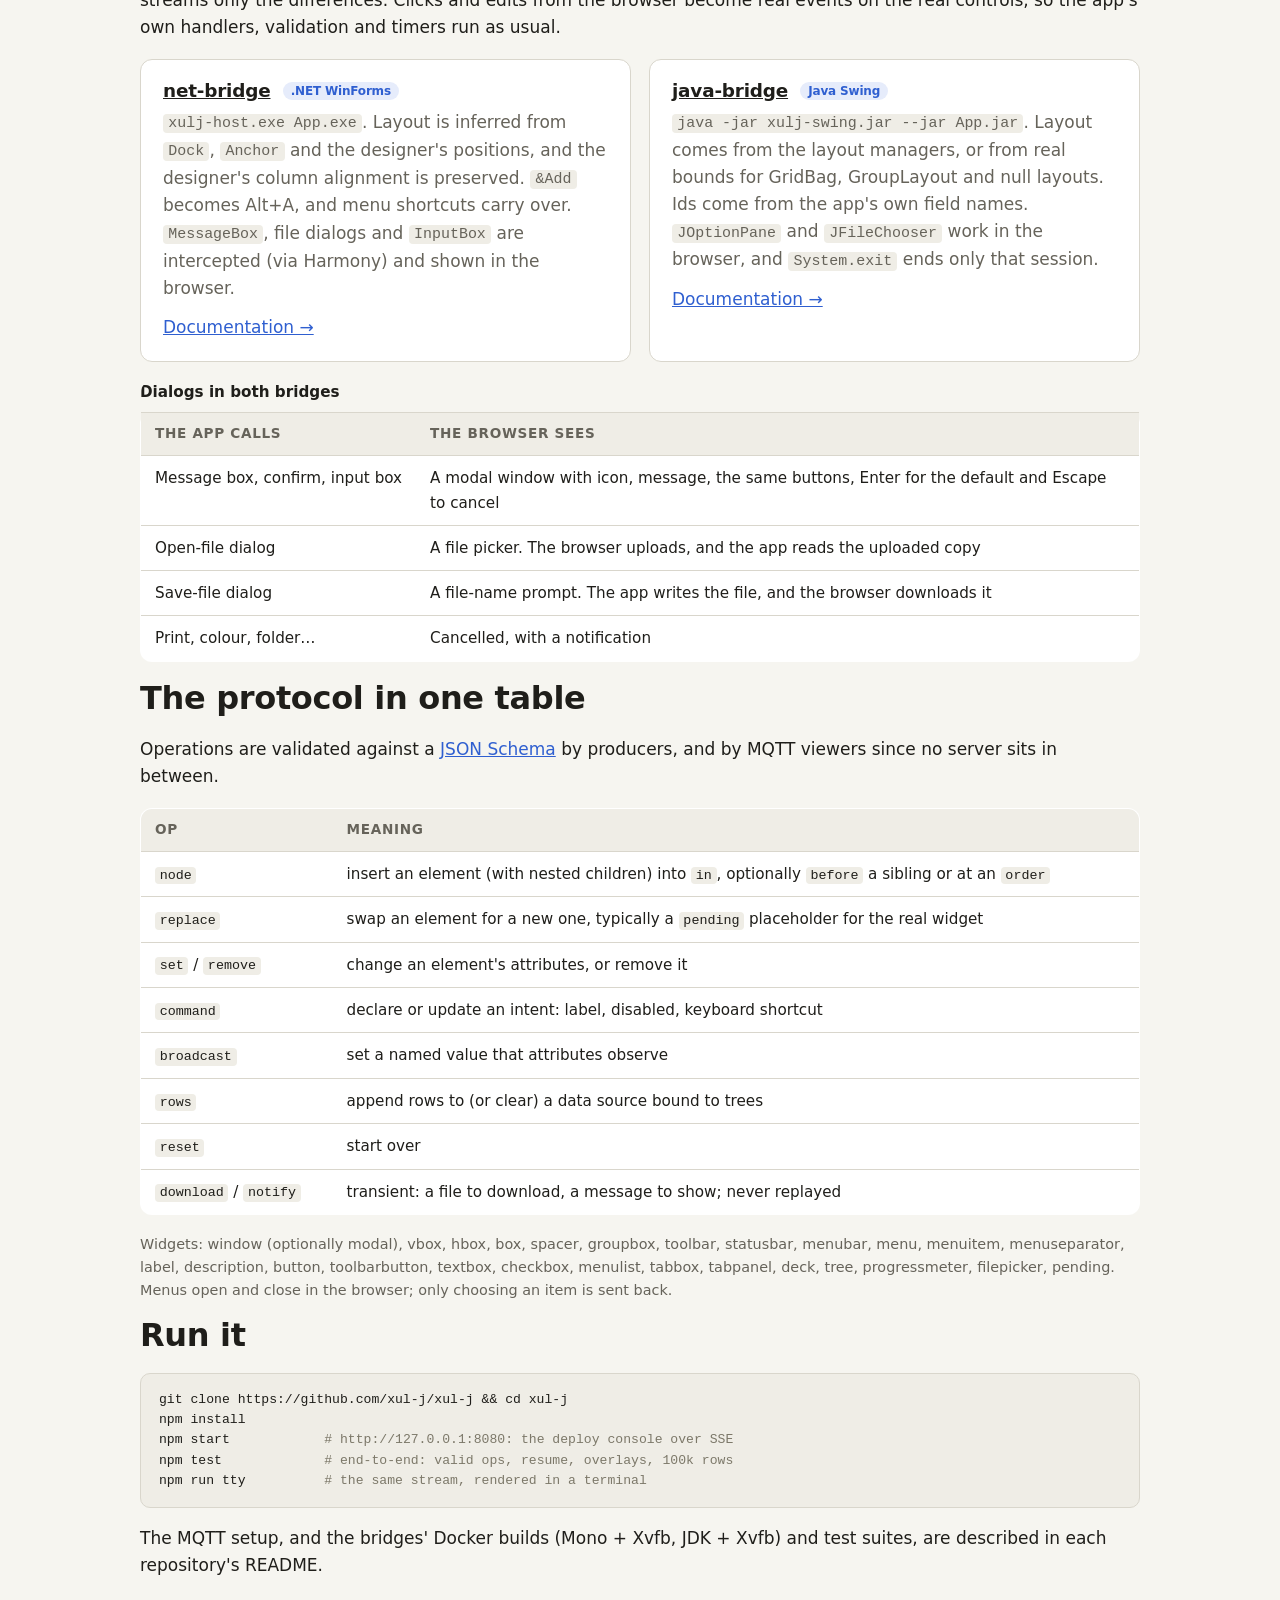
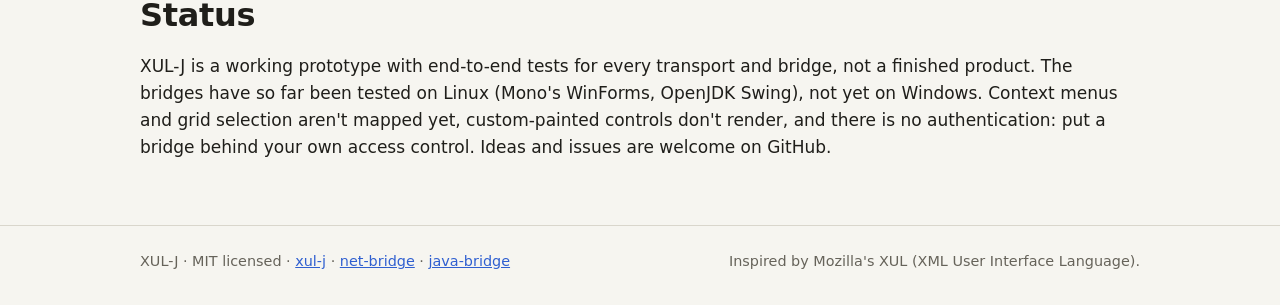
==== commit 9332167c: "Docs stylesheet, links to the bridge docs, redirect for /net-birdge Co-Authored-By: Claude Opus 5.5 " ====
--- a/index.html
+++ b/index.html
@@ -15,7 +15,8 @@
         <a href="generate.html">Generator</a>
         <a href="#how">How it works</a>
         <a href="#transports">Transports</a>
-        <a href="#bridges">Bridges</a>
+        <a href="net-bridge/">net-bridge</a>
+        <a href="java-bridge/">java-bridge</a>
         <a href="#protocol">Protocol</a>
         <a href="https://github.com/xul-j">GitHub</a>
       </span>
@@ -201,6 +202,7 @@
             <code>MessageBox</code>, file dialogs and <code>InputBox</code> are intercepted
             (via Harmony) and shown in the browser.
           </p>
+          <p class="more"><a href="net-bridge/">Documentation →</a></p>
         </article>
         <article class="card">
           <h3><a href="https://github.com/xul-j/java-bridge">java-bridge</a> <span class="tag">Java Swing</span></h3>
@@ -210,6 +212,7 @@
             the app's own field names. <code>JOptionPane</code> and <code>JFileChooser</code> work
             in the browser, and <code>System.exit</code> ends only that session.
           </p>
+          <p class="more"><a href="java-bridge/">Documentation →</a></p>
         </article>
       </div>
       <table class="map">
--- a/style.css
+++ b/style.css
@@ -106,6 +106,7 @@
 @media (max-width: 760px) { .cards { grid-template-columns: 1fr; } }
 .card { background: var(--surface); border: 1px solid var(--border); border-radius: 12px; padding: 20px 22px; }
 .card p { margin: 0; color: var(--muted); }
+.card p.more { margin-top: 12px; }
 .card h3 a { color: var(--text); }
 .tag { font-size: .75rem; font-weight: 600; color: var(--accent); background: var(--accent-soft); padding: 2px 8px; border-radius: 99px; vertical-align: middle; margin-left: 6px; }
 
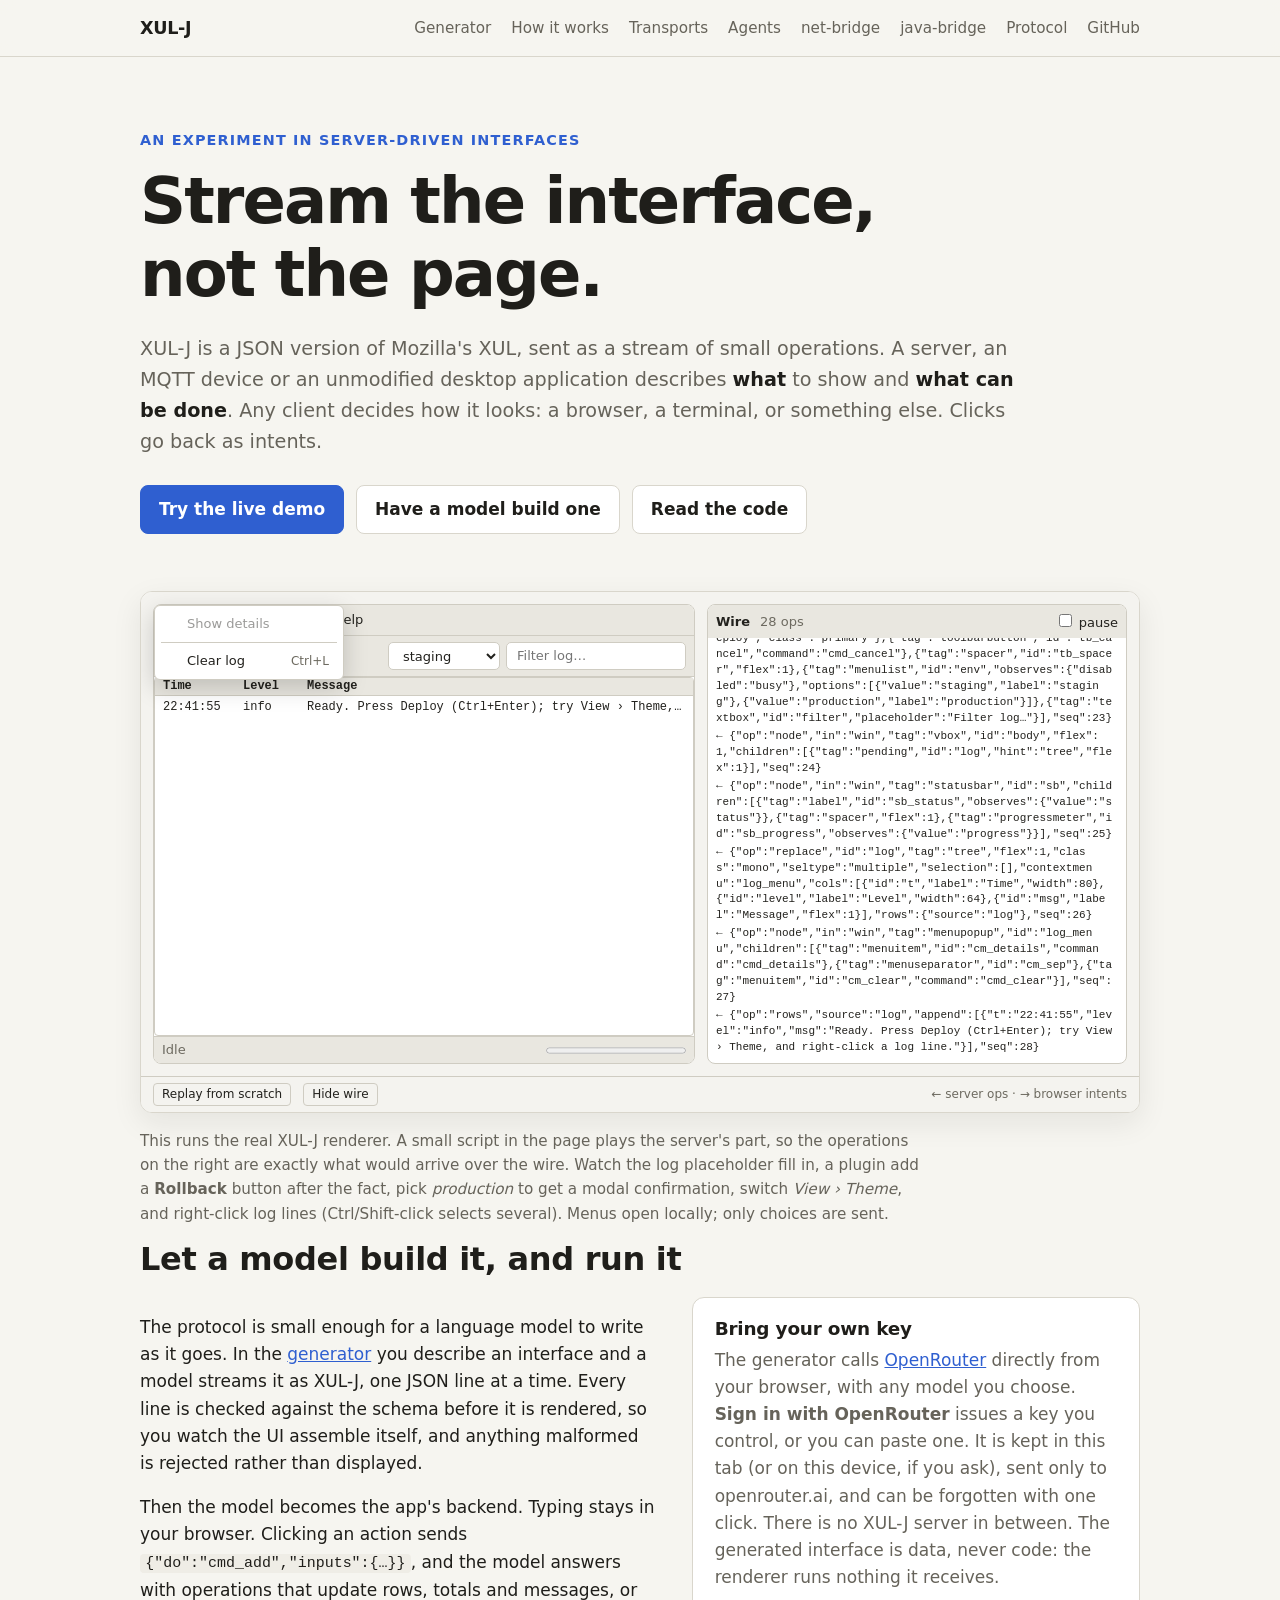
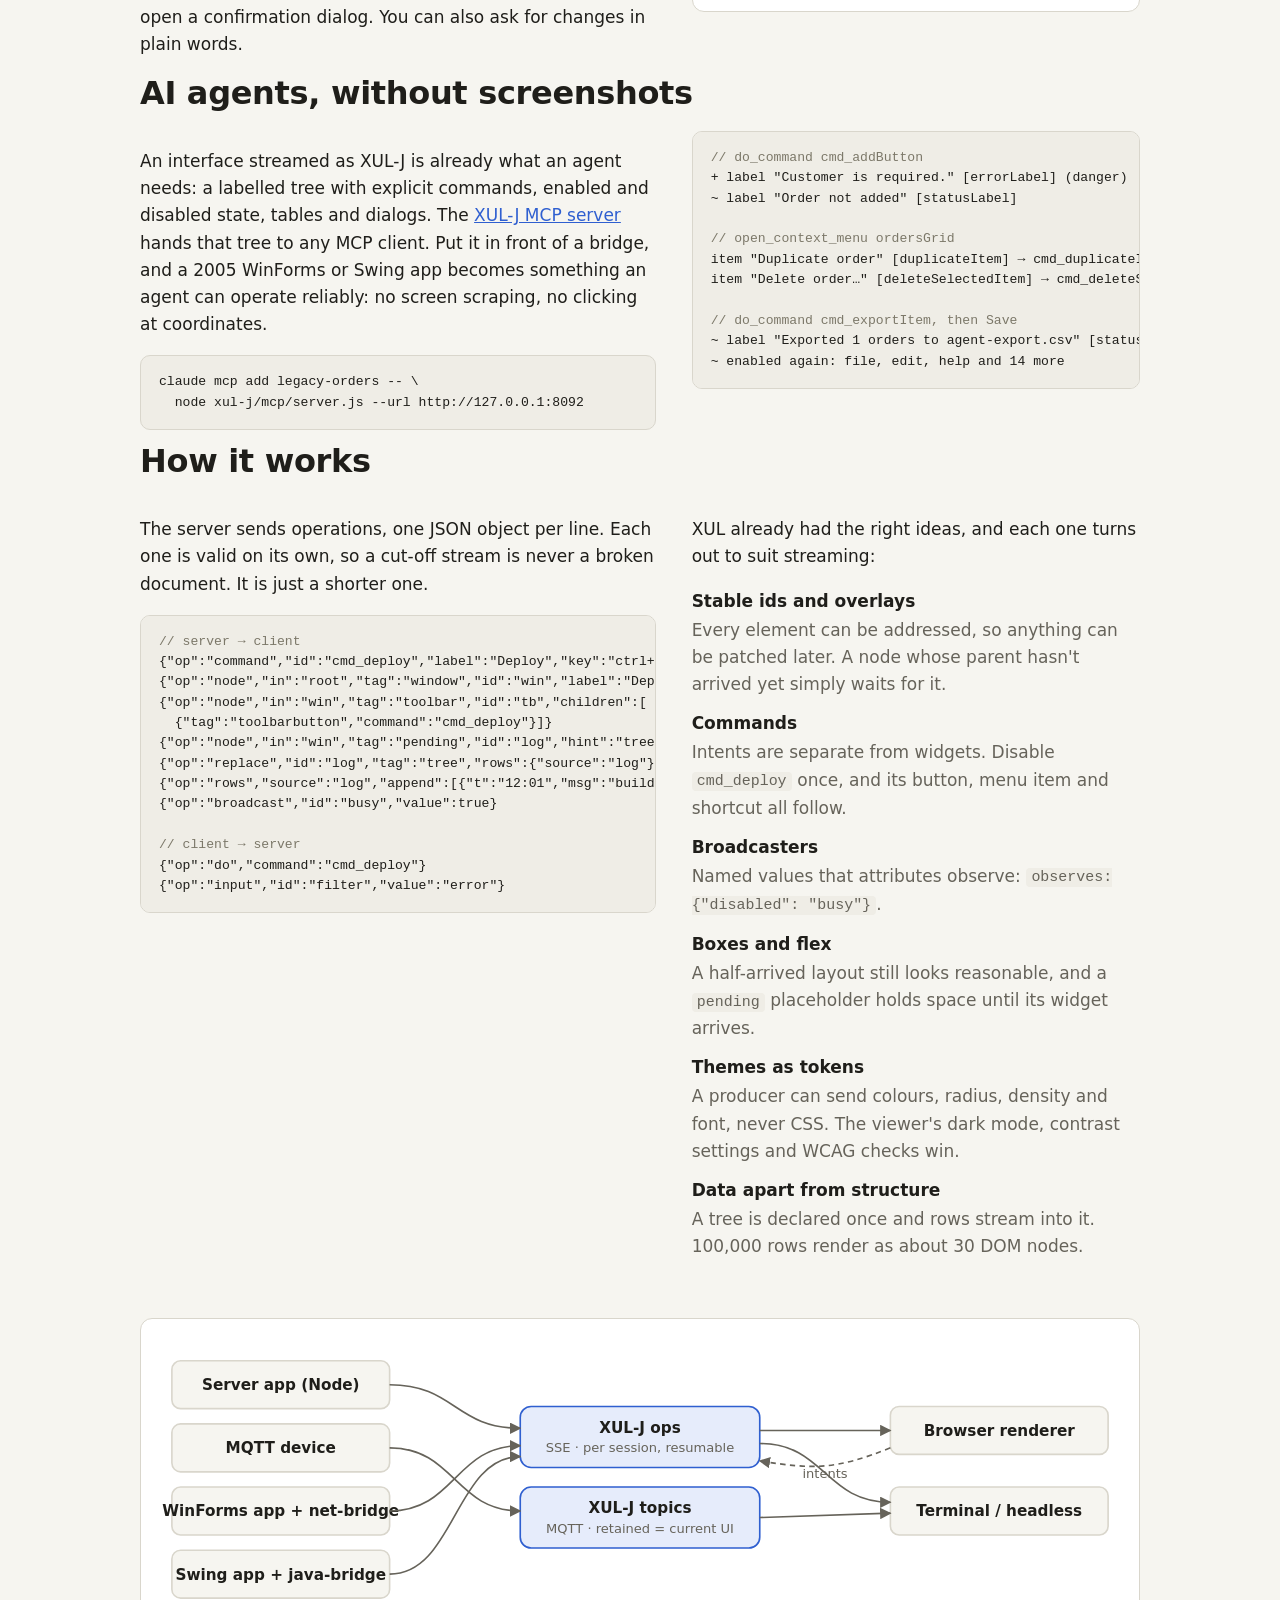
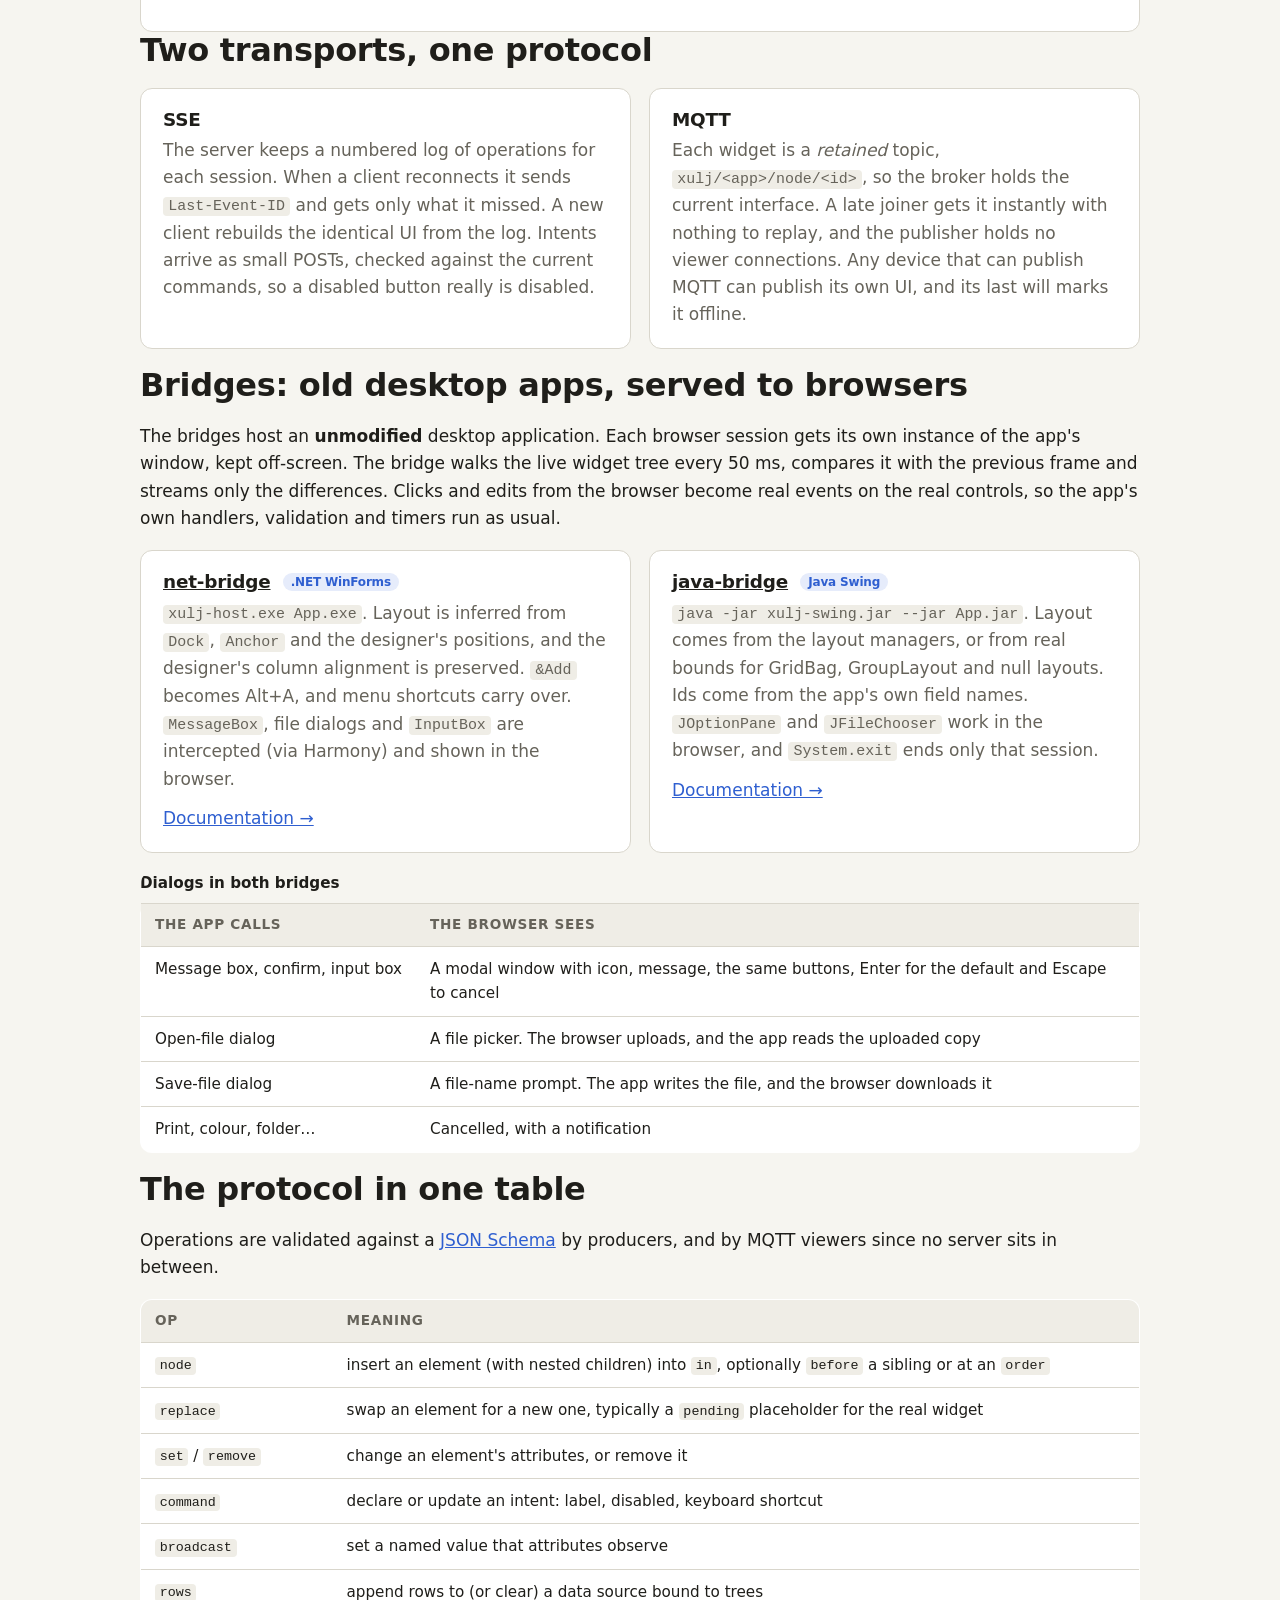
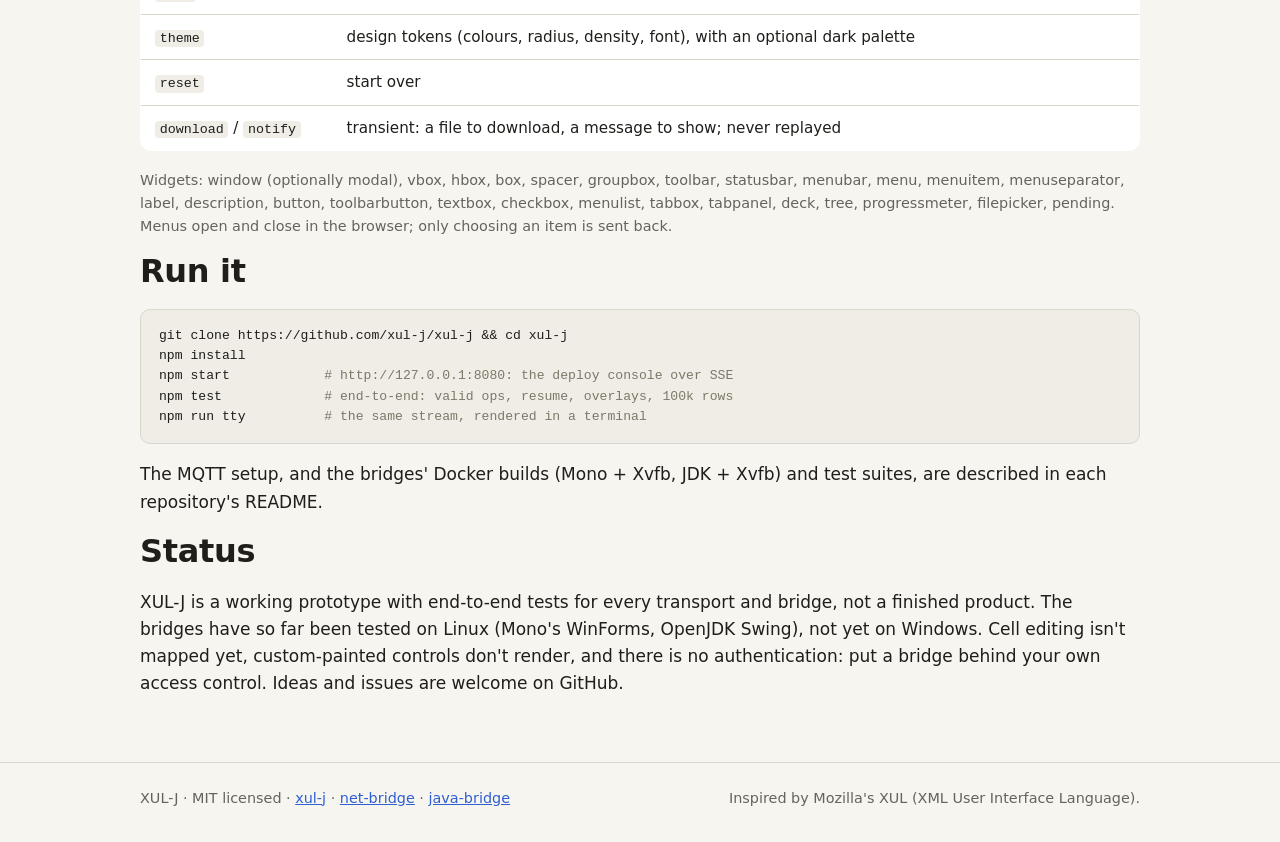
==== commit dd95136c: "Site: themes, selection and context menu in the demo; AI agents section Co-Authored-By: Claude Opus " ====
--- a/index.html
+++ b/index.html
@@ -15,6 +15,7 @@
         <a href="generate.html">Generator</a>
         <a href="#how">How it works</a>
         <a href="#transports">Transports</a>
+        <a href="#agents">Agents</a>
         <a href="net-bridge/">net-bridge</a>
         <a href="java-bridge/">java-bridge</a>
         <a href="#protocol">Protocol</a>
@@ -48,8 +49,8 @@
         This runs the real XUL-J renderer. A small script in the page plays the server's part,
         so the operations on the right are exactly what would arrive over the wire. Watch the
         log placeholder fill in, a plugin add a <strong>Rollback</strong> button after the fact,
-        pick <em>production</em> to get a modal confirmation, and open the menus (Alt+D): they open and close
-        locally, and only choosing an item is sent.
+        pick <em>production</em> to get a modal confirmation, switch <em>View › Theme</em>, and right-click
+        log lines (Ctrl/Shift-click selects several). Menus open locally; only choices are sent.
       </p>
     </section>
 
@@ -81,6 +82,37 @@
             server in between. The generated interface is data, never code: the renderer runs
             nothing it receives.
           </p>
+        </div>
+      </div>
+    </section>
+
+    <section id="agents" class="wrap">
+      <h2>AI agents, without screenshots</h2>
+      <div class="cols">
+        <div>
+          <p>
+            An interface streamed as XUL-J is already what an agent needs: a labelled tree with
+            explicit commands, enabled and disabled state, tables and dialogs. The
+            <a href="https://github.com/xul-j/xul-j#mcp-let-ai-agents-operate-any-xul-j-interface">XUL-J MCP server</a>
+            hands that tree to any MCP client. Put it in front of a bridge, and a 2005 WinForms or Swing
+            app becomes something an agent can operate reliably: no screen scraping, no clicking at
+            coordinates.
+          </p>
+<pre><code>claude mcp add legacy-orders -- \
+  node xul-j/mcp/server.js --url http://127.0.0.1:8092</code></pre>
+        </div>
+        <div>
+<pre><code><span class="c">// do_command cmd_addButton</span>
++ label "Customer is required." [errorLabel] (danger)
+~ label "Order not added" [statusLabel]
+
+<span class="c">// open_context_menu ordersGrid</span>
+item "Duplicate order" [duplicateItem] → cmd_duplicateItem
+item "Delete order…" [deleteSelectedItem] → cmd_deleteSelectedItem
+
+<span class="c">// do_command cmd_exportItem, then Save</span>
+~ label "Exported 1 orders to agent-export.csv" [statusLabel]
+~ enabled again: file, edit, help and 14 more</code></pre>
         </div>
       </div>
     </section>
@@ -118,6 +150,8 @@
             <dd>Named values that attributes observe: <code>observes: {"disabled": "busy"}</code>.</dd>
             <dt>Boxes and flex</dt>
             <dd>A half-arrived layout still looks reasonable, and a <code>pending</code> placeholder holds space until its widget arrives.</dd>
+            <dt>Themes as tokens</dt>
+            <dd>A producer can send colours, radius, density and font, never CSS. The viewer's dark mode, contrast settings and WCAG checks win.</dd>
             <dt>Data apart from structure</dt>
             <dd>A tree is declared once and rows stream into it. 100,000 rows render as about 30 DOM nodes.</dd>
           </dl>
@@ -239,6 +273,7 @@
           <tr><td><code>command</code></td><td>declare or update an intent: label, disabled, keyboard shortcut</td></tr>
           <tr><td><code>broadcast</code></td><td>set a named value that attributes observe</td></tr>
           <tr><td><code>rows</code></td><td>append rows to (or clear) a data source bound to trees</td></tr>
+          <tr><td><code>theme</code></td><td>design tokens (colours, radius, density, font), with an optional dark palette</td></tr>
           <tr><td><code>reset</code></td><td>start over</td></tr>
           <tr><td><code>download</code> / <code>notify</code></td><td>transient: a file to download, a message to show; never replayed</td></tr>
         </tbody>
@@ -269,7 +304,7 @@
       <p>
         XUL-J is a working prototype with end-to-end tests for every transport and bridge, not a
         finished product. The bridges have so far been tested on Linux (Mono's WinForms, OpenJDK
-        Swing), not yet on Windows. Context menus and grid selection aren't mapped yet, custom-painted controls don't
+        Swing), not yet on Windows. Cell editing isn't mapped yet, custom-painted controls don't
         render, and there is no authentication: put a bridge behind your own access control.
         Ideas and issues are welcome on GitHub.
       </p>
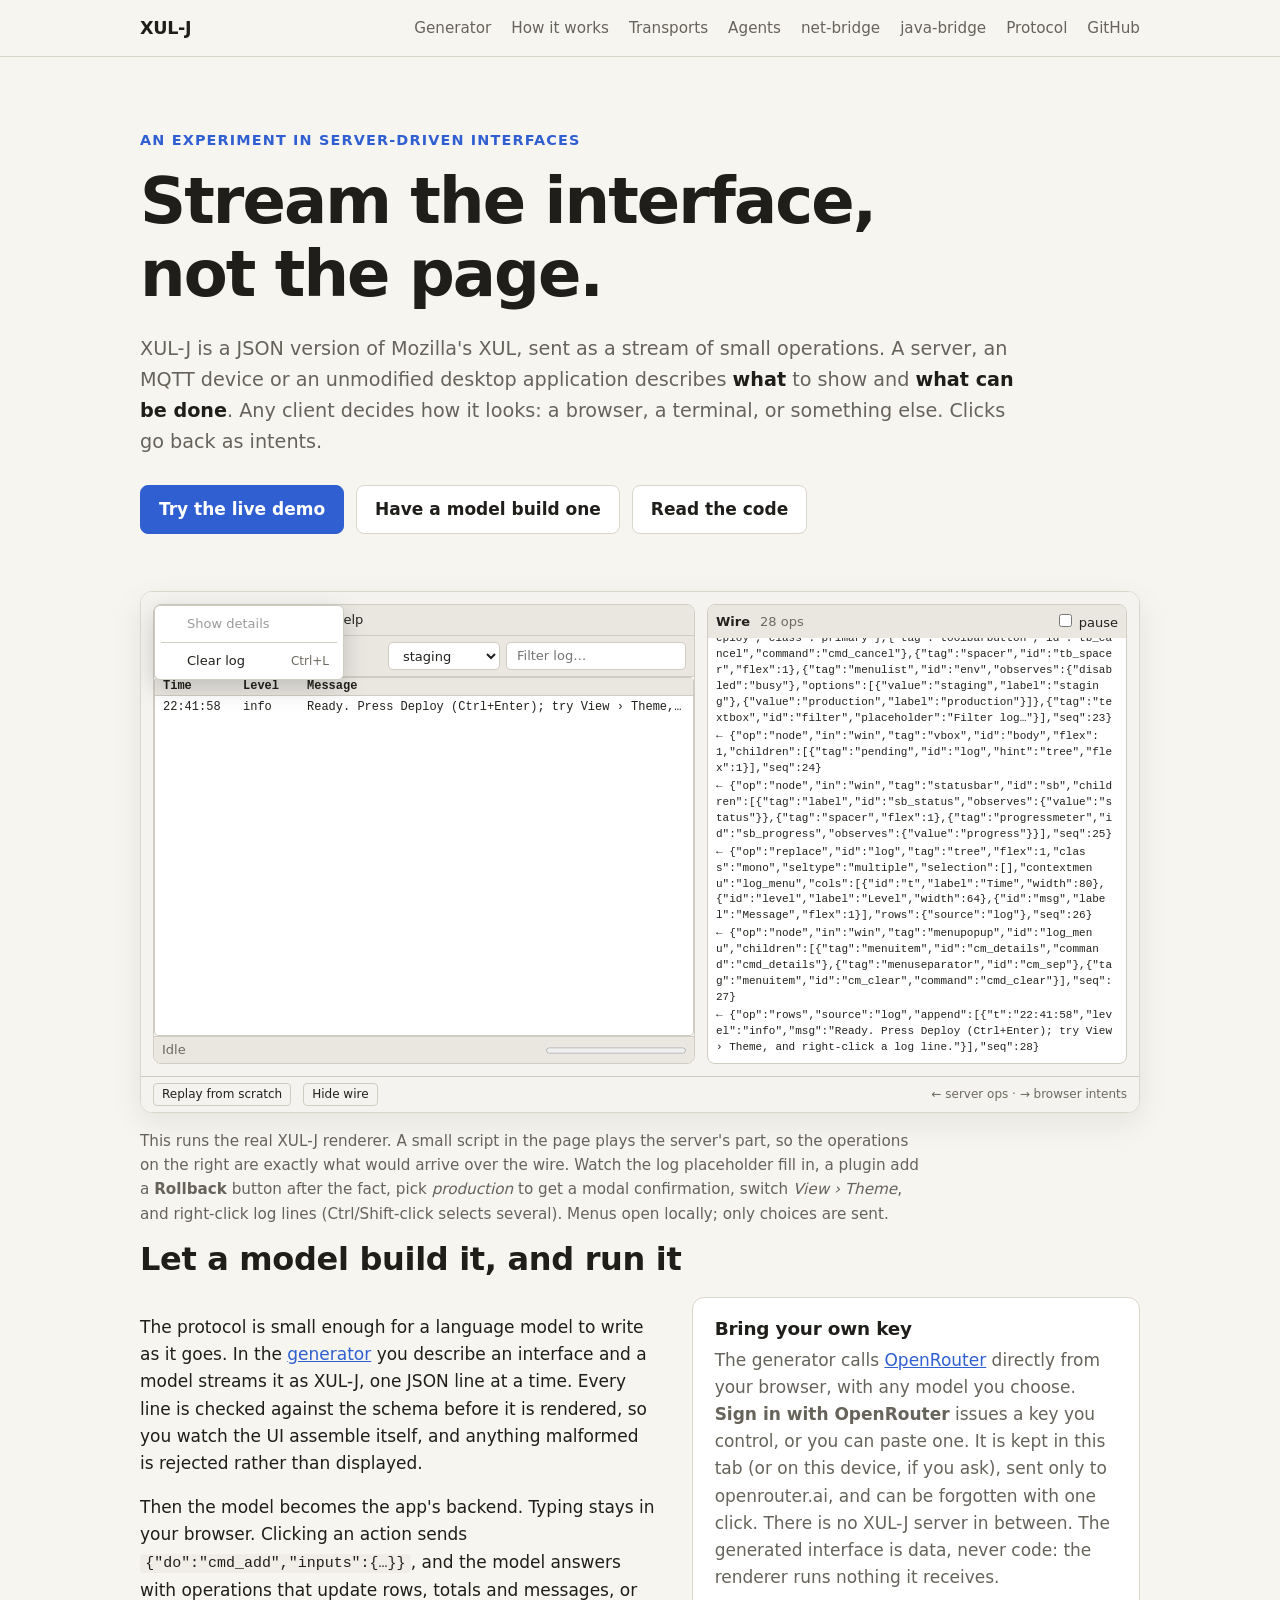
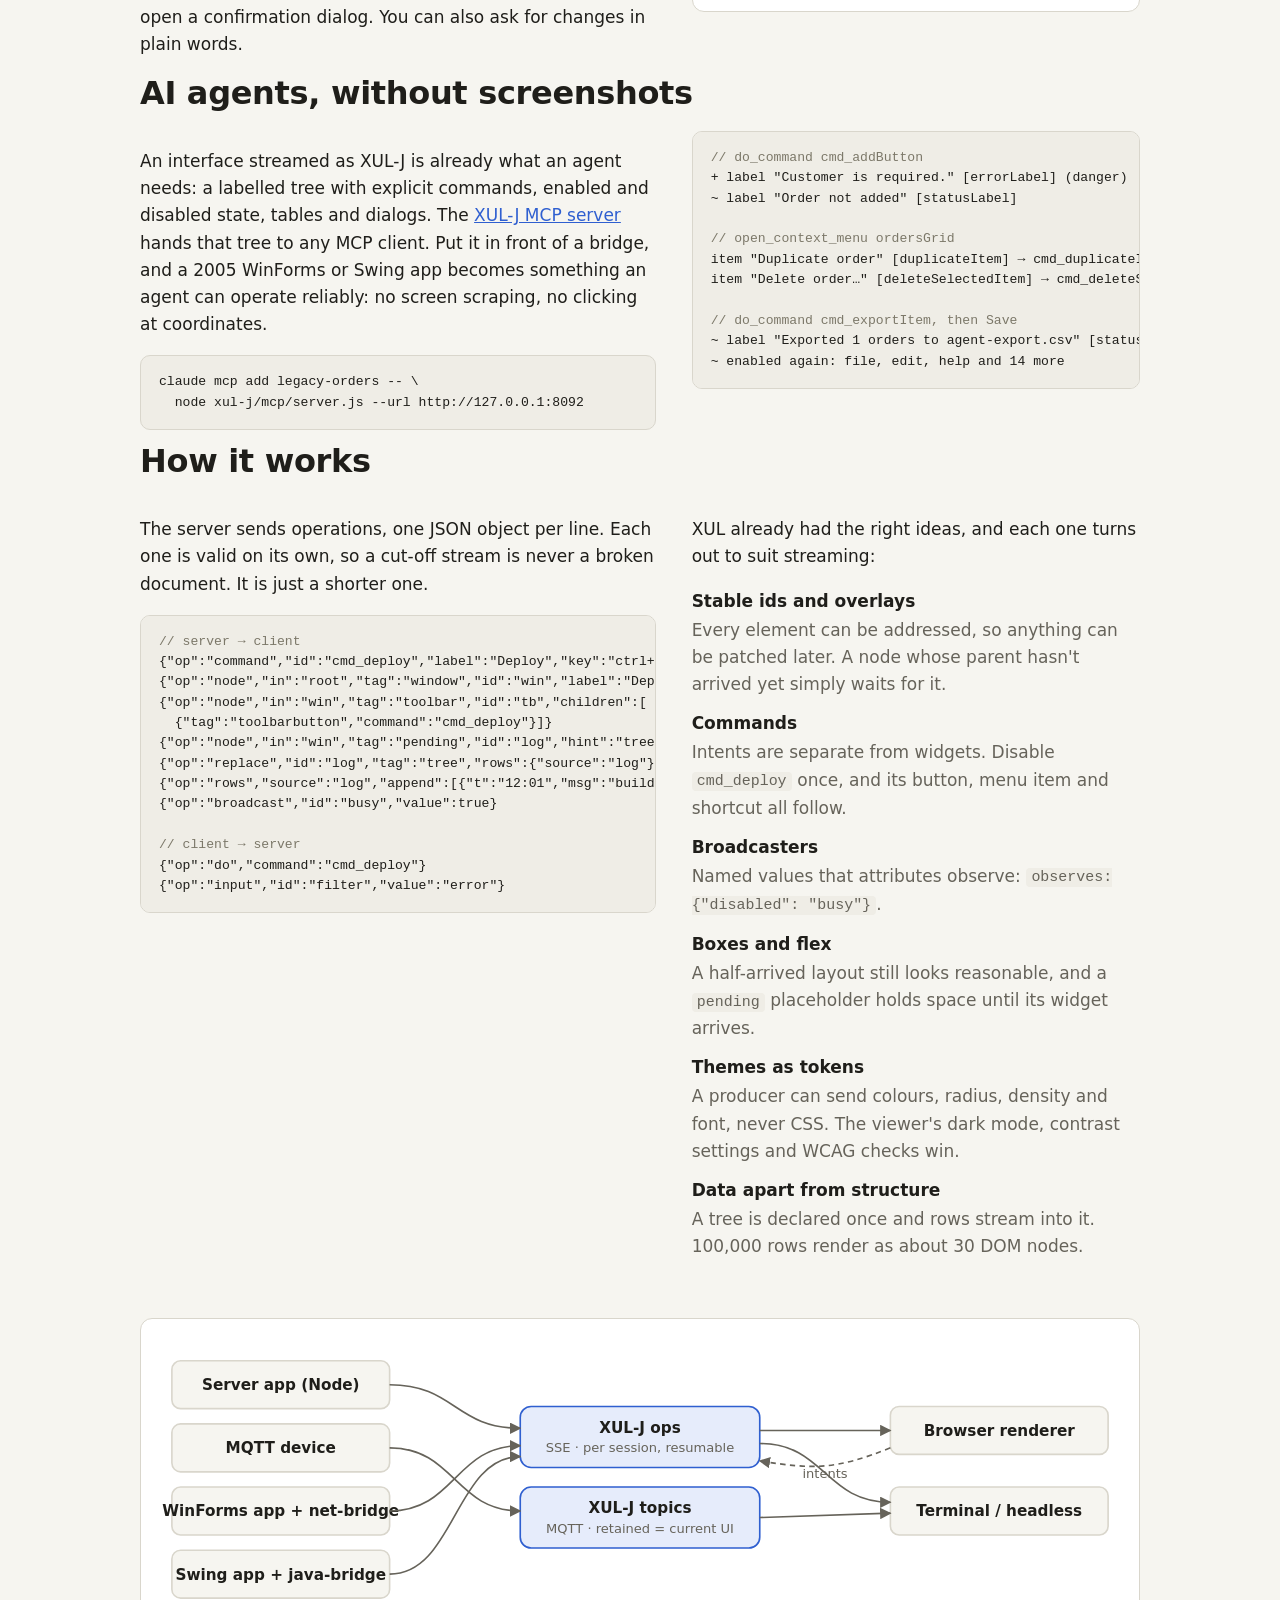
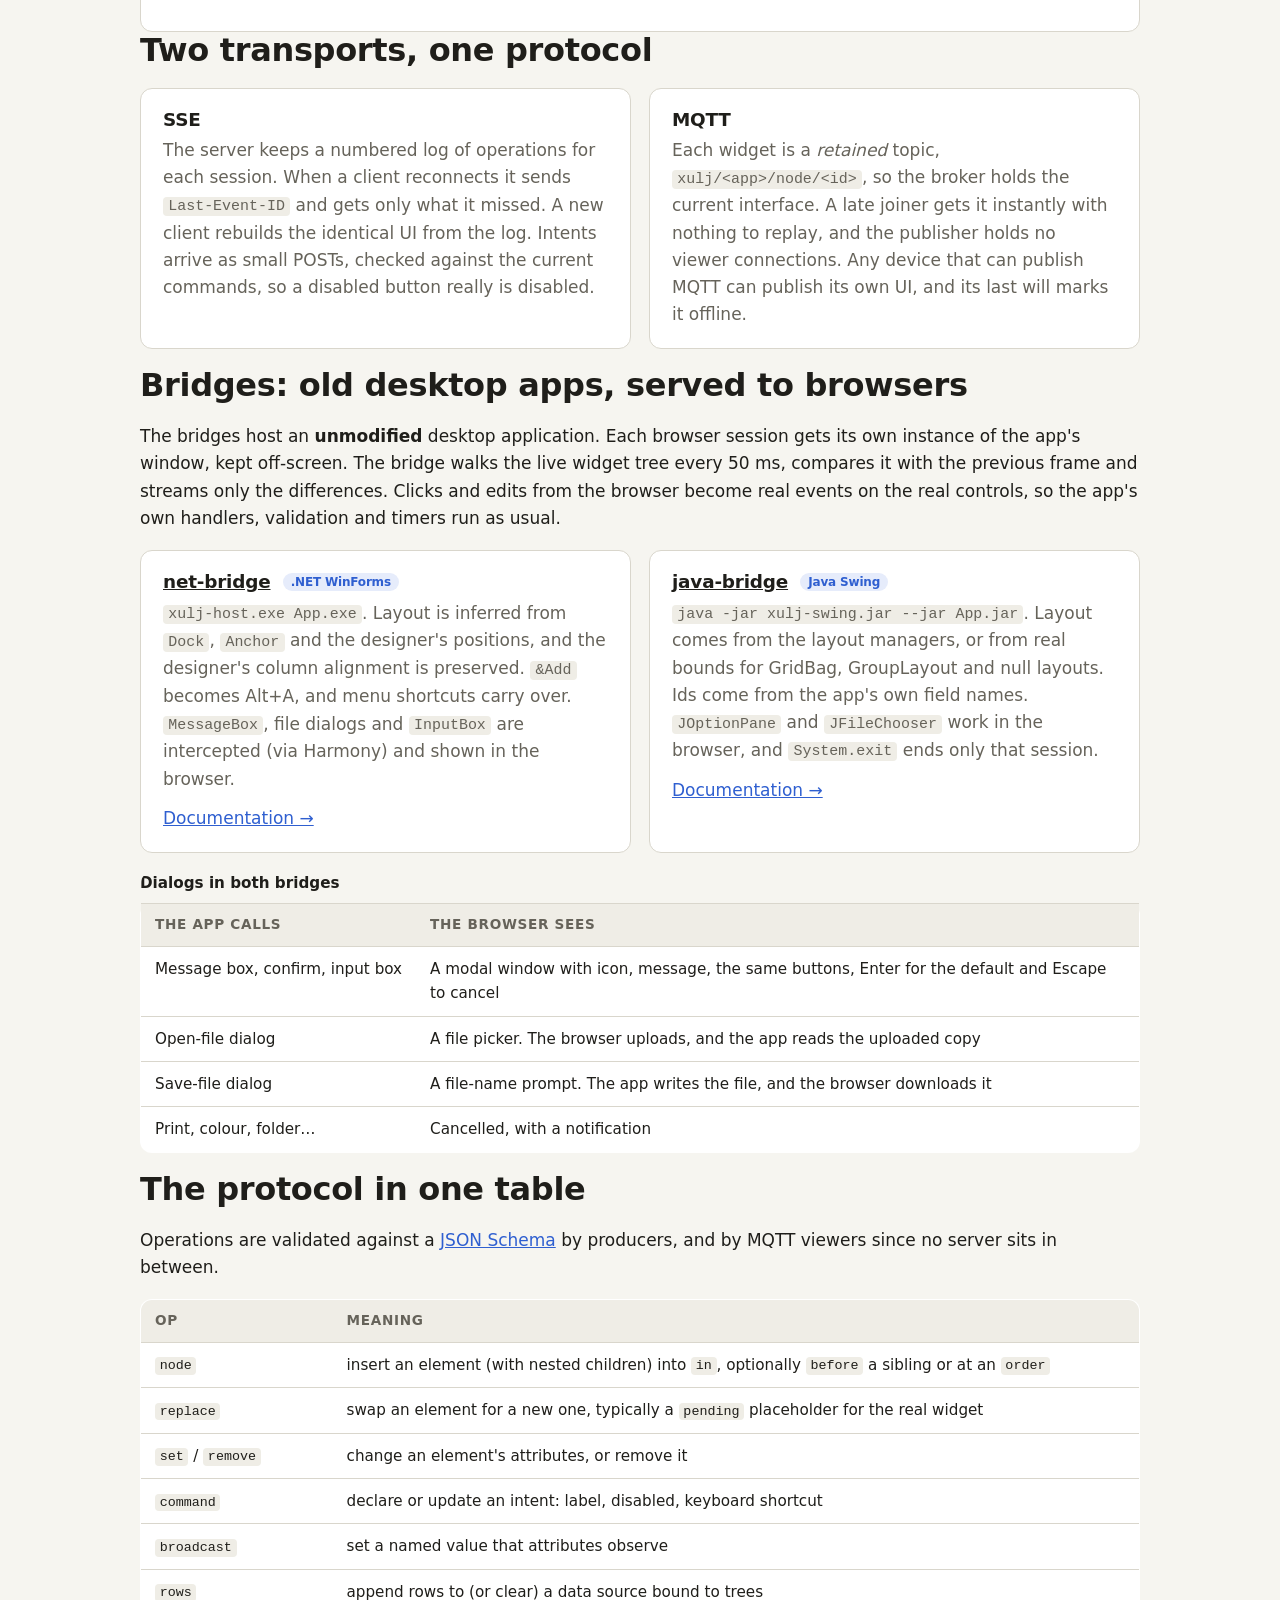
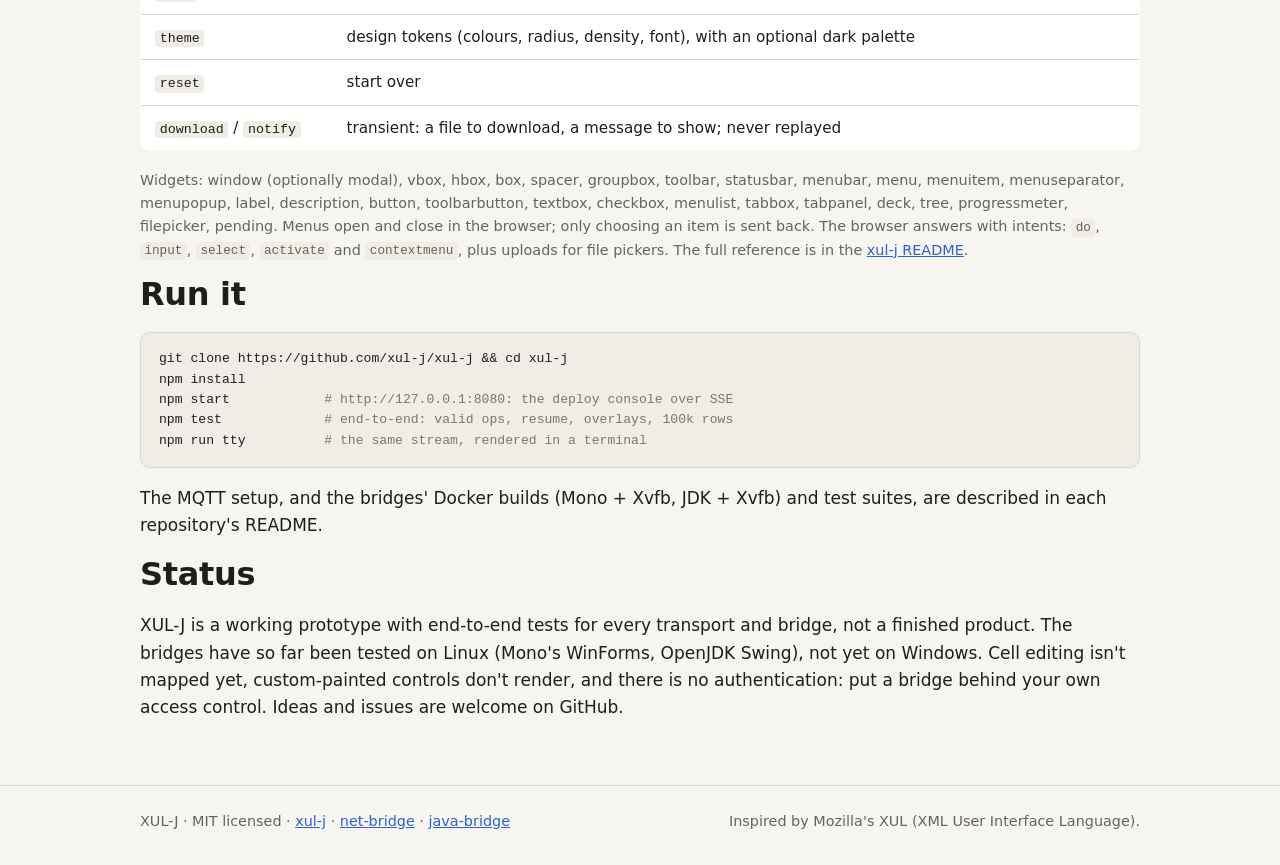
==== commit 4b77665f: "Protocol section: menupopup, intents, link to the reference Co-Authored-By: Claude Opus 5.5 (1M cont" ====
--- a/index.html
+++ b/index.html
@@ -280,9 +280,12 @@
       </table>
       <p class="small-print">
         Widgets: window (optionally modal), vbox, hbox, box, spacer, groupbox, toolbar, statusbar,
-        menubar, menu, menuitem, menuseparator, label, description, button, toolbarbutton, textbox,
+        menubar, menu, menuitem, menuseparator, menupopup, label, description, button, toolbarbutton, textbox,
         checkbox, menulist, tabbox, tabpanel, deck, tree, progressmeter, filepicker, pending. Menus open
-        and close in the browser; only choosing an item is sent back.
+        and close in the browser; only choosing an item is sent back. The browser answers with intents:
+        <code>do</code>, <code>input</code>, <code>select</code>, <code>activate</code> and
+        <code>contextmenu</code>, plus uploads for file pickers. The full reference is in the
+        <a href="https://github.com/xul-j/xul-j#the-protocol">xul-j README</a>.
       </p>
     </section>
 
